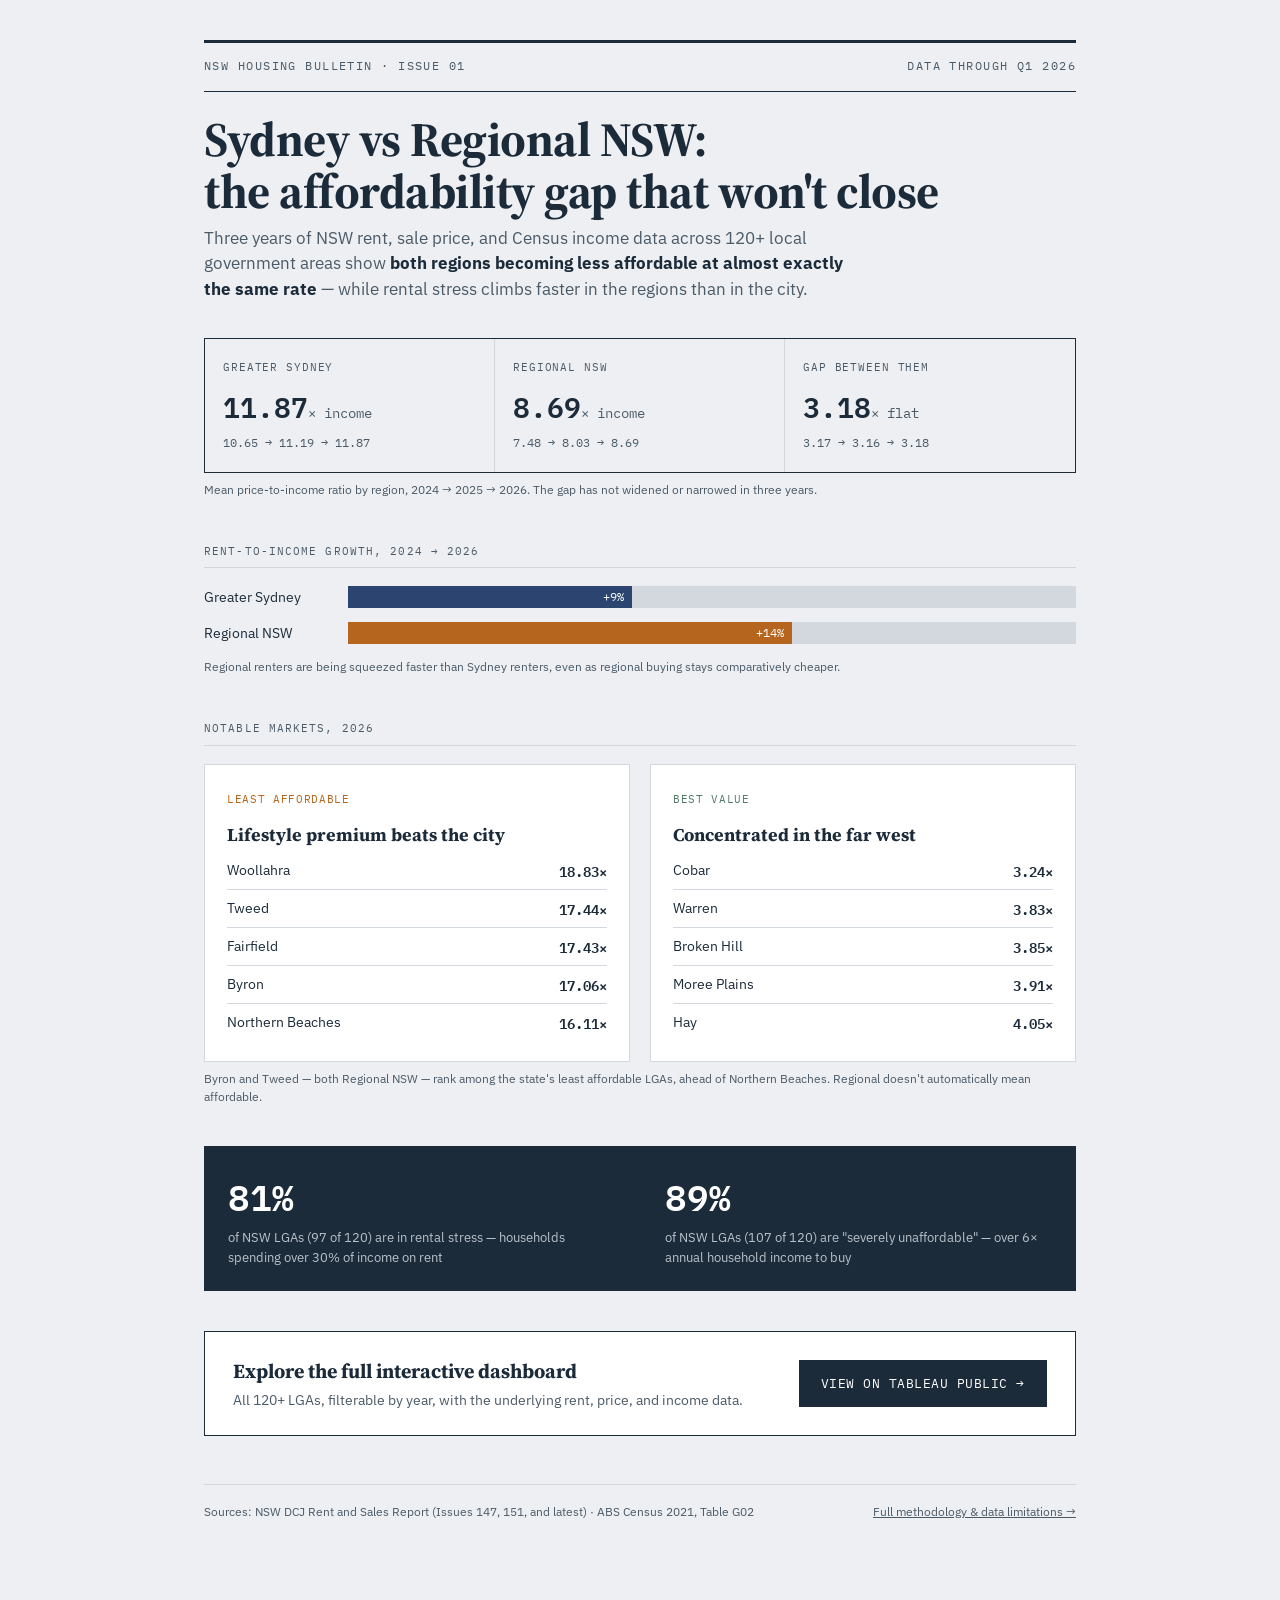
==== 01_housing_affordability/findings.html @ dc7d0160 "Create findings.html" ====
<!DOCTYPE html>
<html lang="en">
<head>
<meta charset="UTF-8">
<meta name="viewport" content="width=device-width, initial-scale=1.0">
<title>NSW Housing Affordability Bulletin — Sydney vs Regional, 2024–2026</title>
<link rel="preconnect" href="https://fonts.googleapis.com">
<link href="https://fonts.googleapis.com/css2?family=Source+Serif+4:opsz,wght@8..60,400;8..60,600;8..60,700&family=IBM+Plex+Sans:wght@400;500;600&family=IBM+Plex+Mono:wght@400;500;600&display=swap" rel="stylesheet">
<style>
  :root{
    --paper:#EDEFF2;
    --paper-line:#D3D8DE;
    --ink:#1C2B3A;
    --ink-soft:#4B5A68;
    --sydney:#2B4570;
    --regional:#B5651D;
    --good:#4F7B67;
    --card:#FFFFFF;
  }
  *{box-sizing:border-box;}
  body{
    margin:0;
    background:var(--paper);
    color:var(--ink);
    font-family:'IBM Plex Sans', sans-serif;
    line-height:1.5;
  }
  .wrap{max-width:920px;margin:0 auto;padding:40px 24px 80px;}

  /* Masthead */
  .masthead{
    border-top:3px solid var(--ink);
    border-bottom:1px solid var(--ink);
    padding:14px 0 16px;
    display:flex;
    justify-content:space-between;
    align-items:baseline;
    flex-wrap:wrap;
    gap:8px;
  }
  .eyebrow{
    font-family:'IBM Plex Mono', monospace;
    font-size:12px;
    letter-spacing:0.12em;
    text-transform:uppercase;
    color:var(--ink-soft);
  }
  h1{
    font-family:'Source Serif 4', serif;
    font-weight:700;
    font-size:clamp(32px, 5vw, 48px);
    line-height:1.08;
    margin:22px 0 8px;
    letter-spacing:-0.01em;
  }
  .subhead{
    font-size:17px;
    color:var(--ink-soft);
    max-width:640px;
    margin:0 0 36px;
  }
  .subhead strong{color:var(--ink);}

  /* Scoreboard */
  .scoreboard{
    display:grid;
    grid-template-columns:1fr 1fr 1fr;
    border:1px solid var(--ink);
    margin-bottom:8px;
  }
  .score-cell{
    padding:20px 18px;
    border-right:1px solid var(--paper-line);
  }
  .score-cell:last-child{border-right:none;}
  .score-label{
    font-family:'IBM Plex Mono', monospace;
    font-size:11px;
    letter-spacing:0.08em;
    text-transform:uppercase;
    color:var(--ink-soft);
    margin-bottom:10px;
  }
  .score-region{display:flex;align-items:center;gap:7px;margin-bottom:4px;}
  .dot{width:9px;height:9px;border-radius:50%;flex:none;}
  .dot.sydney{background:var(--sydney);}
  .dot.regional{background:var(--regional);}
  .score-value{
    font-family:'IBM Plex Mono', monospace;
    font-size:28px;
    font-weight:600;
  }
  .score-value small{font-size:14px;font-weight:400;color:var(--ink-soft);}
  .score-path{
    font-family:'IBM Plex Mono', monospace;
    font-size:12px;
    color:var(--ink-soft);
    margin-top:6px;
  }
  .caption{
    font-size:12px;
    color:var(--ink-soft);
    margin:0 0 40px;
  }

  /* Section labels */
  .section-label{
    font-family:'IBM Plex Mono', monospace;
    font-size:11px;
    letter-spacing:0.1em;
    text-transform:uppercase;
    color:var(--ink-soft);
    border-bottom:1px solid var(--paper-line);
    padding-bottom:8px;
    margin:44px 0 18px;
  }

  /* Rent stress bars */
  .bar-row{display:flex;align-items:center;gap:14px;margin-bottom:14px;}
  .bar-label{width:130px;flex:none;font-size:14px;}
  .bar-track{flex:1;height:22px;background:var(--paper-line);position:relative;}
  .bar-fill{height:100%;display:flex;align-items:center;justify-content:flex-end;padding-right:8px;}
  .bar-fill.sydney{background:var(--sydney);}
  .bar-fill.regional{background:var(--regional);}
  .bar-fill span{font-family:'IBM Plex Mono', monospace;font-size:12px;color:#fff;}

  /* Notable markets */
  .markets{
    display:grid;
    grid-template-columns:1fr 1fr;
    gap:20px;
    margin-bottom:8px;
  }
  .market-card{
    background:var(--card);
    border:1px solid var(--paper-line);
    padding:20px 22px;
  }
  .market-card h3{
    font-family:'Source Serif 4', serif;
    font-size:18px;
    margin:0 0 4px;
  }
  .market-card .tag{
    font-family:'IBM Plex Mono', monospace;
    font-size:11px;
    letter-spacing:0.06em;
    text-transform:uppercase;
    margin-bottom:14px;
    display:inline-block;
  }
  .market-card.worst .tag{color:var(--regional);}
  .market-card.best .tag{color:var(--good);}
  .market-list{list-style:none;margin:0;padding:0;}
  .market-list li{
    display:flex;
    justify-content:space-between;
    padding:8px 0;
    border-bottom:1px solid var(--paper-line);
    font-size:14px;
  }
  .market-list li:last-child{border-bottom:none;}
  .market-list .ratio{font-family:'IBM Plex Mono', monospace;font-weight:600;}

  /* Stat strip */
  .stat-strip{
    display:grid;
    grid-template-columns:1fr 1fr;
    gap:1px;
    background:var(--ink);
    margin:40px 0;
  }
  .stat{
    background:var(--ink);
    color:#fff;
    padding:24px;
  }
  .stat-num{font-family:'IBM Plex Mono', monospace;font-size:36px;font-weight:600;}
  .stat-desc{font-size:13px;color:#B9C2CA;margin-top:4px;}

  /* CTA */
  .cta{
    display:flex;
    justify-content:space-between;
    align-items:center;
    flex-wrap:wrap;
    gap:16px;
    background:var(--card);
    border:1px solid var(--ink);
    padding:24px 28px;
    margin-top:12px;
  }
  .cta-text h4{margin:0 0 4px;font-family:'Source Serif 4', serif;font-size:20px;}
  .cta-text p{margin:0;color:var(--ink-soft);font-size:14px;}
  .cta-button{
    font-family:'IBM Plex Mono', monospace;
    font-size:13px;
    letter-spacing:0.04em;
    text-transform:uppercase;
    color:#fff;
    background:var(--ink);
    padding:14px 22px;
    text-decoration:none;
    white-space:nowrap;
    transition:background 0.15s ease;
  }
  .cta-button:hover{background:var(--sydney);}

  footer{
    margin-top:48px;
    padding-top:18px;
    border-top:1px solid var(--paper-line);
    font-size:12px;
    color:var(--ink-soft);
    display:flex;
    justify-content:space-between;
    flex-wrap:wrap;
    gap:8px;
  }
  footer a{color:var(--ink-soft);}

  @media (max-width:640px){
    .scoreboard{grid-template-columns:1fr;}
    .score-cell{border-right:none;border-bottom:1px solid var(--paper-line);}
    .markets{grid-template-columns:1fr;}
    .stat-strip{grid-template-columns:1fr;}
    .bar-label{width:96px;font-size:12px;}
  }
</style>
</head>
<body>
<div class="wrap">

  <div class="masthead">
    <div class="eyebrow">NSW Housing Bulletin · Issue 01</div>
    <div class="eyebrow">Data through Q1 2026</div>
  </div>

  <h1>Sydney vs Regional NSW:<br>the affordability gap that won't close</h1>
  <p class="subhead">
    Three years of NSW rent, sale price, and Census income data across
    120+ local government areas show <strong>both regions becoming less
    affordable at almost exactly the same rate</strong> — while rental
    stress climbs faster in the regions than in the city.
  </p>

  <div class="scoreboard">
    <div class="score-cell">
      <div class="score-label"><span class="dot sydney"></span>Greater Sydney</div>
      <div class="score-value">11.87<small>× income</small></div>
      <div class="score-path">10.65 → 11.19 → 11.87</div>
    </div>
    <div class="score-cell">
      <div class="score-label"><span class="dot regional"></span>Regional NSW</div>
      <div class="score-value">8.69<small>× income</small></div>
      <div class="score-path">7.48 → 8.03 → 8.69</div>
    </div>
    <div class="score-cell">
      <div class="score-label">Gap between them</div>
      <div class="score-value">3.18<small>× flat</small></div>
      <div class="score-path">3.17 → 3.16 → 3.18</div>
    </div>
  </div>
  <p class="caption">Mean price-to-income ratio by region, 2024 → 2025 → 2026. The gap has not widened or narrowed in three years.</p>

  <div class="section-label">Rent-to-income growth, 2024 → 2026</div>
  <div class="bar-row">
    <div class="bar-label">Greater Sydney</div>
    <div class="bar-track"><div class="bar-fill sydney" style="width:39%"><span>+9%</span></div></div>
  </div>
  <div class="bar-row">
    <div class="bar-label">Regional NSW</div>
    <div class="bar-track"><div class="bar-fill regional" style="width:61%"><span>+14%</span></div></div>
  </div>
  <p class="caption">Regional renters are being squeezed faster than Sydney renters, even as regional buying stays comparatively cheaper.</p>

  <div class="section-label">Notable markets, 2026</div>
  <div class="markets">
    <div class="market-card worst">
      <span class="tag">Least affordable</span>
      <h3>Lifestyle premium beats the city</h3>
      <ul class="market-list">
        <li><span>Woollahra</span><span class="ratio">18.83×</span></li>
        <li><span>Tweed</span><span class="ratio">17.44×</span></li>
        <li><span>Fairfield</span><span class="ratio">17.43×</span></li>
        <li><span>Byron</span><span class="ratio">17.06×</span></li>
        <li><span>Northern Beaches</span><span class="ratio">16.11×</span></li>
      </ul>
    </div>
    <div class="market-card best">
      <span class="tag">Best value</span>
      <h3>Concentrated in the far west</h3>
      <ul class="market-list">
        <li><span>Cobar</span><span class="ratio">3.24×</span></li>
        <li><span>Warren</span><span class="ratio">3.83×</span></li>
        <li><span>Broken Hill</span><span class="ratio">3.85×</span></li>
        <li><span>Moree Plains</span><span class="ratio">3.91×</span></li>
        <li><span>Hay</span><span class="ratio">4.05×</span></li>
      </ul>
    </div>
  </div>
  <p class="caption">Byron and Tweed — both Regional NSW — rank among the state's least affordable LGAs, ahead of Northern Beaches. Regional doesn't automatically mean affordable.</p>

  <div class="stat-strip">
    <div class="stat">
      <div class="stat-num">81%</div>
      <div class="stat-desc">of NSW LGAs (97 of 120) are in rental stress — households spending over 30% of income on rent</div>
    </div>
    <div class="stat">
      <div class="stat-num">89%</div>
      <div class="stat-desc">of NSW LGAs (107 of 120) are "severely unaffordable" — over 6× annual household income to buy</div>
    </div>
  </div>

  <div class="cta">
    <div class="cta-text">
      <h4>Explore the full interactive dashboard</h4>
      <p>All 120+ LGAs, filterable by year, with the underlying rent, price, and income data.</p>
    </div>
    <a class="cta-button" href="https://public.tableau.com/app/profile/varghese.john4878/viz/Rentalproject_17858981785590/Dashboard1" target="_blank" rel="noopener">View on Tableau Public →</a>
  </div>

  <footer>
    <span>Sources: NSW DCJ Rent and Sales Report (Issues 147, 151, and latest) · ABS Census 2021, Table G02</span>
    <span><a href="./README.md">Full methodology & data limitations →</a></span>
  </footer>

</div>
</body>
</html>
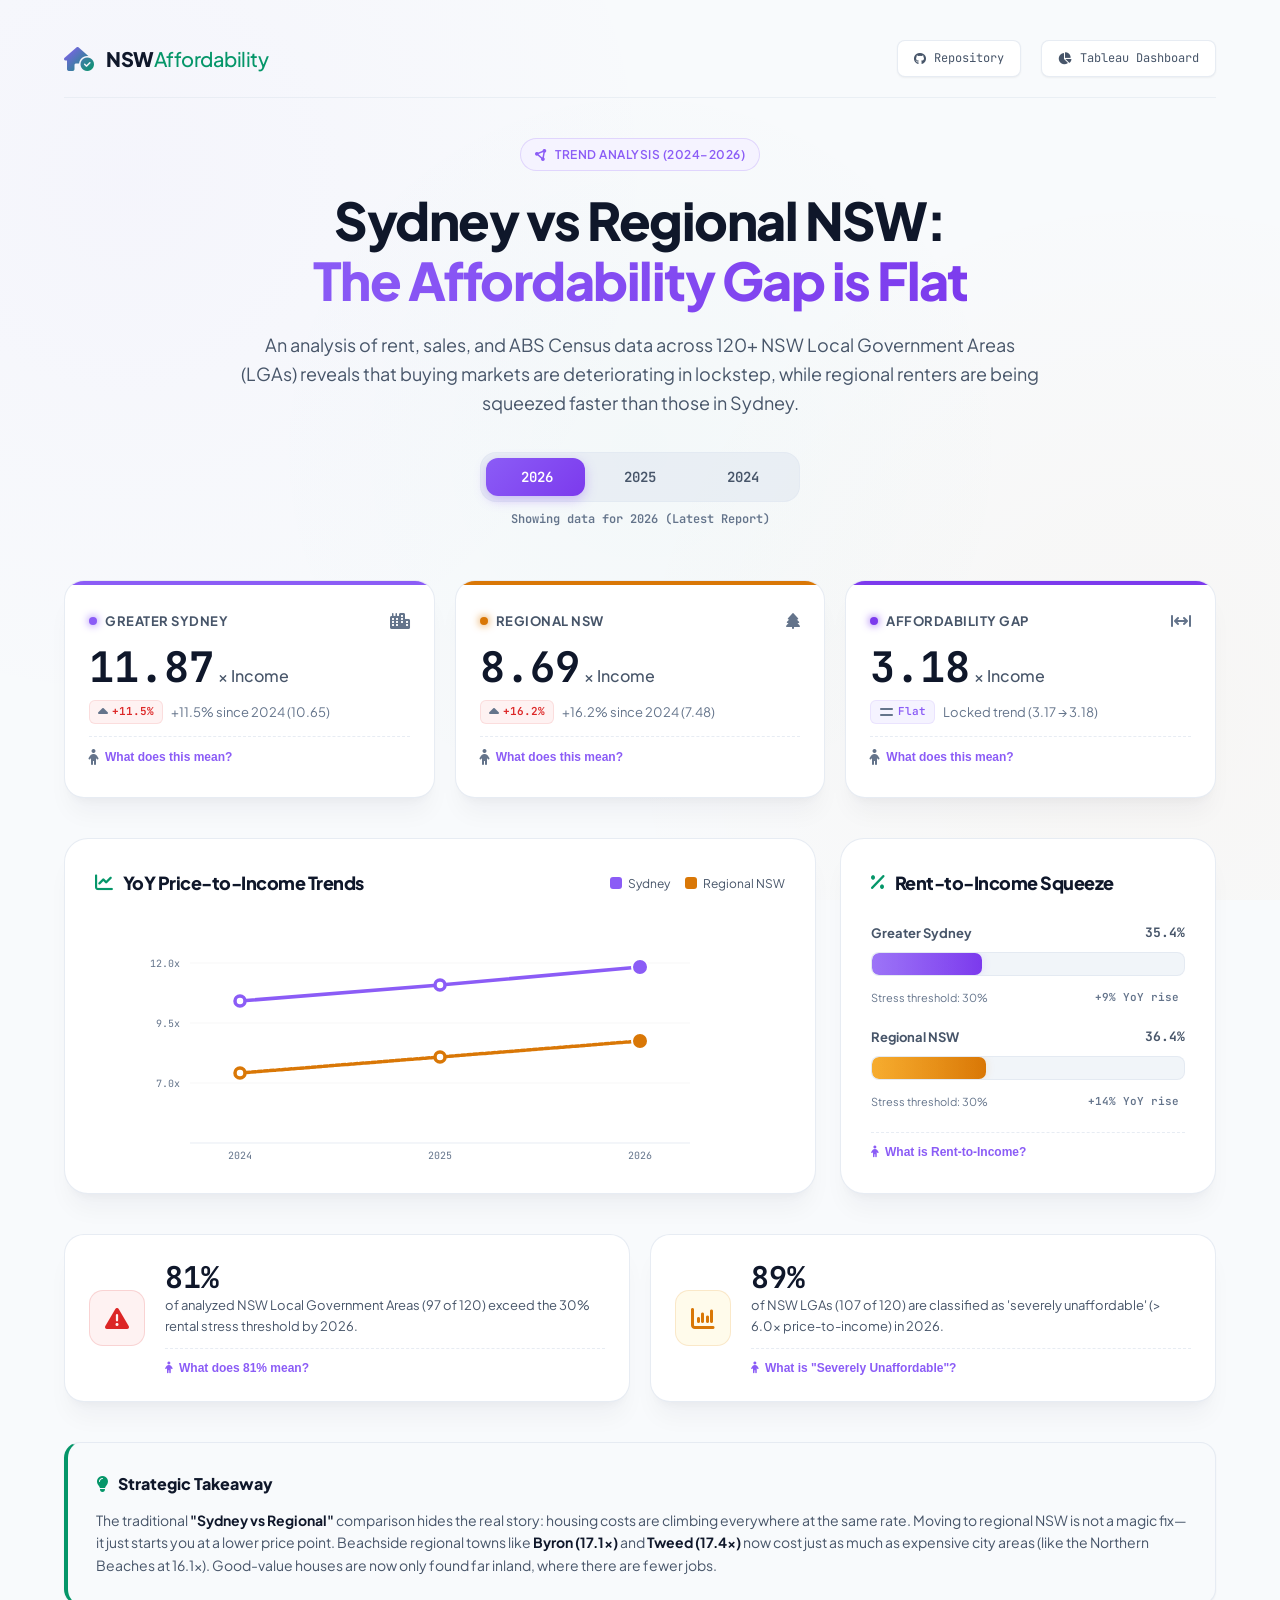
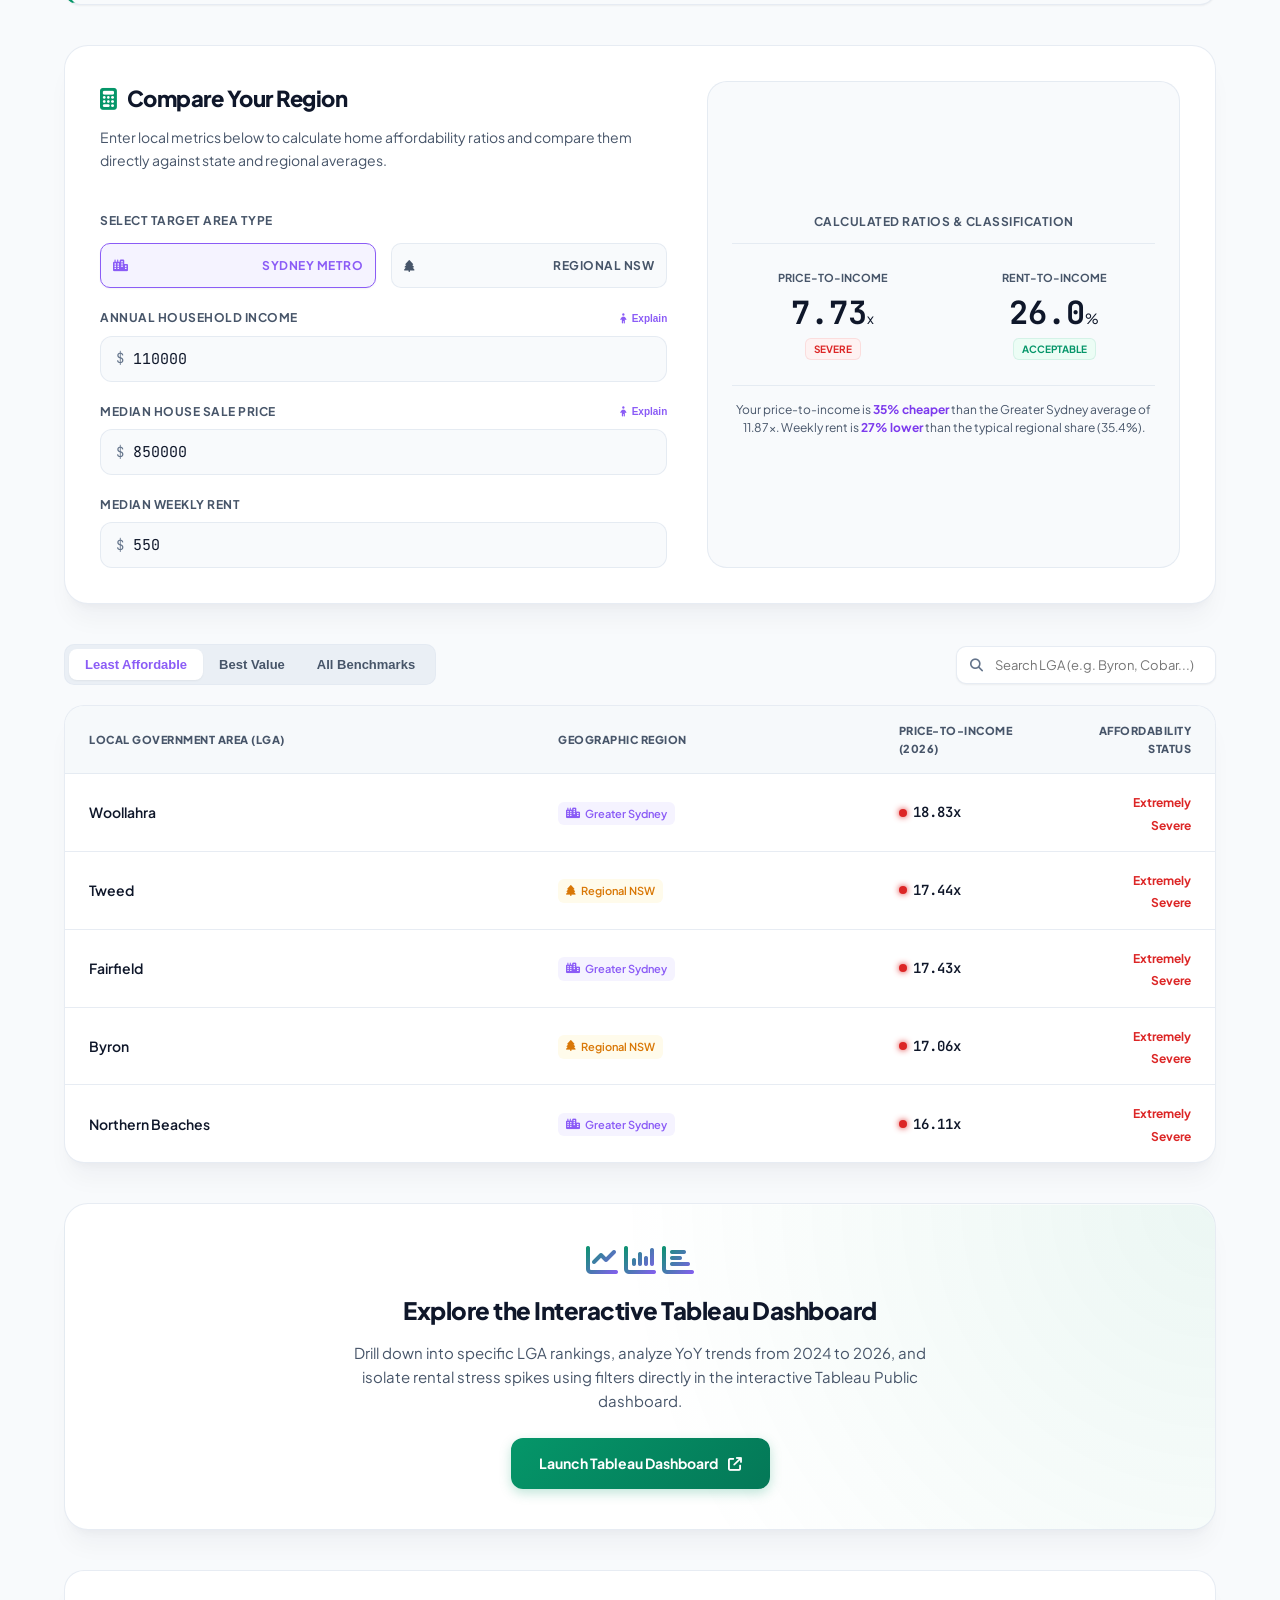
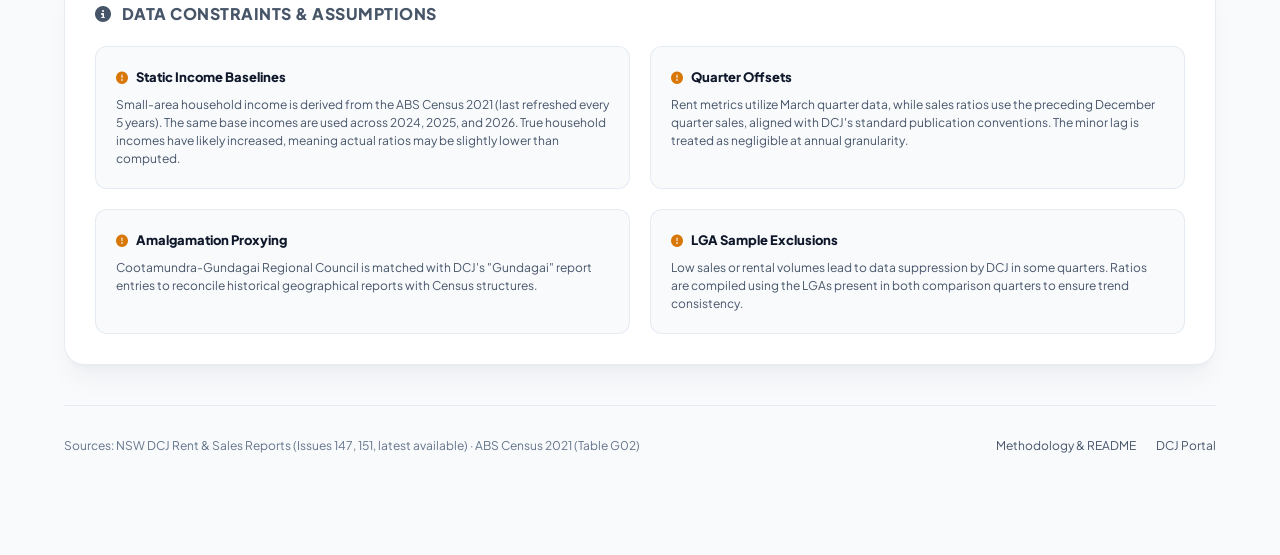
==== commit eaab5e85: "Update findings.html" ====
--- a/01_housing_affordability/findings.html
+++ b/01_housing_affordability/findings.html
@@ -1,330 +1,2051 @@
 <!DOCTYPE html>
 <html lang="en">
 <head>
-<meta charset="UTF-8">
-<meta name="viewport" content="width=device-width, initial-scale=1.0">
-<title>NSW Housing Affordability Bulletin — Sydney vs Regional, 2024–2026</title>
-<link rel="preconnect" href="https://fonts.googleapis.com">
-<link href="https://fonts.googleapis.com/css2?family=Source+Serif+4:opsz,wght@8..60,400;8..60,600;8..60,700&family=IBM+Plex+Sans:wght@400;500;600&family=IBM+Plex+Mono:wght@400;500;600&display=swap" rel="stylesheet">
-<style>
-  :root{
-    --paper:#EDEFF2;
-    --paper-line:#D3D8DE;
-    --ink:#1C2B3A;
-    --ink-soft:#4B5A68;
-    --sydney:#2B4570;
-    --regional:#B5651D;
-    --good:#4F7B67;
-    --card:#FFFFFF;
-  }
-  *{box-sizing:border-box;}
-  body{
-    margin:0;
-    background:var(--paper);
-    color:var(--ink);
-    font-family:'IBM Plex Sans', sans-serif;
-    line-height:1.5;
-  }
-  .wrap{max-width:920px;margin:0 auto;padding:40px 24px 80px;}
-
-  /* Masthead */
-  .masthead{
-    border-top:3px solid var(--ink);
-    border-bottom:1px solid var(--ink);
-    padding:14px 0 16px;
-    display:flex;
-    justify-content:space-between;
-    align-items:baseline;
-    flex-wrap:wrap;
-    gap:8px;
-  }
-  .eyebrow{
-    font-family:'IBM Plex Mono', monospace;
-    font-size:12px;
-    letter-spacing:0.12em;
-    text-transform:uppercase;
-    color:var(--ink-soft);
-  }
-  h1{
-    font-family:'Source Serif 4', serif;
-    font-weight:700;
-    font-size:clamp(32px, 5vw, 48px);
-    line-height:1.08;
-    margin:22px 0 8px;
-    letter-spacing:-0.01em;
-  }
-  .subhead{
-    font-size:17px;
-    color:var(--ink-soft);
-    max-width:640px;
-    margin:0 0 36px;
-  }
-  .subhead strong{color:var(--ink);}
-
-  /* Scoreboard */
-  .scoreboard{
-    display:grid;
-    grid-template-columns:1fr 1fr 1fr;
-    border:1px solid var(--ink);
-    margin-bottom:8px;
-  }
-  .score-cell{
-    padding:20px 18px;
-    border-right:1px solid var(--paper-line);
-  }
-  .score-cell:last-child{border-right:none;}
-  .score-label{
-    font-family:'IBM Plex Mono', monospace;
-    font-size:11px;
-    letter-spacing:0.08em;
-    text-transform:uppercase;
-    color:var(--ink-soft);
-    margin-bottom:10px;
-  }
-  .score-region{display:flex;align-items:center;gap:7px;margin-bottom:4px;}
-  .dot{width:9px;height:9px;border-radius:50%;flex:none;}
-  .dot.sydney{background:var(--sydney);}
-  .dot.regional{background:var(--regional);}
-  .score-value{
-    font-family:'IBM Plex Mono', monospace;
-    font-size:28px;
-    font-weight:600;
-  }
-  .score-value small{font-size:14px;font-weight:400;color:var(--ink-soft);}
-  .score-path{
-    font-family:'IBM Plex Mono', monospace;
-    font-size:12px;
-    color:var(--ink-soft);
-    margin-top:6px;
-  }
-  .caption{
-    font-size:12px;
-    color:var(--ink-soft);
-    margin:0 0 40px;
-  }
-
-  /* Section labels */
-  .section-label{
-    font-family:'IBM Plex Mono', monospace;
-    font-size:11px;
-    letter-spacing:0.1em;
-    text-transform:uppercase;
-    color:var(--ink-soft);
-    border-bottom:1px solid var(--paper-line);
-    padding-bottom:8px;
-    margin:44px 0 18px;
-  }
-
-  /* Rent stress bars */
-  .bar-row{display:flex;align-items:center;gap:14px;margin-bottom:14px;}
-  .bar-label{width:130px;flex:none;font-size:14px;}
-  .bar-track{flex:1;height:22px;background:var(--paper-line);position:relative;}
-  .bar-fill{height:100%;display:flex;align-items:center;justify-content:flex-end;padding-right:8px;}
-  .bar-fill.sydney{background:var(--sydney);}
-  .bar-fill.regional{background:var(--regional);}
-  .bar-fill span{font-family:'IBM Plex Mono', monospace;font-size:12px;color:#fff;}
-
-  /* Notable markets */
-  .markets{
-    display:grid;
-    grid-template-columns:1fr 1fr;
-    gap:20px;
-    margin-bottom:8px;
-  }
-  .market-card{
-    background:var(--card);
-    border:1px solid var(--paper-line);
-    padding:20px 22px;
-  }
-  .market-card h3{
-    font-family:'Source Serif 4', serif;
-    font-size:18px;
-    margin:0 0 4px;
-  }
-  .market-card .tag{
-    font-family:'IBM Plex Mono', monospace;
-    font-size:11px;
-    letter-spacing:0.06em;
-    text-transform:uppercase;
-    margin-bottom:14px;
-    display:inline-block;
-  }
-  .market-card.worst .tag{color:var(--regional);}
-  .market-card.best .tag{color:var(--good);}
-  .market-list{list-style:none;margin:0;padding:0;}
-  .market-list li{
-    display:flex;
-    justify-content:space-between;
-    padding:8px 0;
-    border-bottom:1px solid var(--paper-line);
-    font-size:14px;
-  }
-  .market-list li:last-child{border-bottom:none;}
-  .market-list .ratio{font-family:'IBM Plex Mono', monospace;font-weight:600;}
-
-  /* Stat strip */
-  .stat-strip{
-    display:grid;
-    grid-template-columns:1fr 1fr;
-    gap:1px;
-    background:var(--ink);
-    margin:40px 0;
-  }
-  .stat{
-    background:var(--ink);
-    color:#fff;
-    padding:24px;
-  }
-  .stat-num{font-family:'IBM Plex Mono', monospace;font-size:36px;font-weight:600;}
-  .stat-desc{font-size:13px;color:#B9C2CA;margin-top:4px;}
-
-  /* CTA */
-  .cta{
-    display:flex;
-    justify-content:space-between;
-    align-items:center;
-    flex-wrap:wrap;
-    gap:16px;
-    background:var(--card);
-    border:1px solid var(--ink);
-    padding:24px 28px;
-    margin-top:12px;
-  }
-  .cta-text h4{margin:0 0 4px;font-family:'Source Serif 4', serif;font-size:20px;}
-  .cta-text p{margin:0;color:var(--ink-soft);font-size:14px;}
-  .cta-button{
-    font-family:'IBM Plex Mono', monospace;
-    font-size:13px;
-    letter-spacing:0.04em;
-    text-transform:uppercase;
-    color:#fff;
-    background:var(--ink);
-    padding:14px 22px;
-    text-decoration:none;
-    white-space:nowrap;
-    transition:background 0.15s ease;
-  }
-  .cta-button:hover{background:var(--sydney);}
-
-  footer{
-    margin-top:48px;
-    padding-top:18px;
-    border-top:1px solid var(--paper-line);
-    font-size:12px;
-    color:var(--ink-soft);
-    display:flex;
-    justify-content:space-between;
-    flex-wrap:wrap;
-    gap:8px;
-  }
-  footer a{color:var(--ink-soft);}
-
-  @media (max-width:640px){
-    .scoreboard{grid-template-columns:1fr;}
-    .score-cell{border-right:none;border-bottom:1px solid var(--paper-line);}
-    .markets{grid-template-columns:1fr;}
-    .stat-strip{grid-template-columns:1fr;}
-    .bar-label{width:96px;font-size:12px;}
-  }
-</style>
+    <meta charset="UTF-8">
+    <meta name="viewport" content="width=device-width, initial-scale=1.0">
+    <meta name="description" content="Sydney vs Regional NSW Housing Affordability Analysis (2024–2026). Explore key findings, rent-to-income trends, and compare your affordability relative to state averages.">
+    <title>NSW Housing Affordability Analysis | Sydney vs Regional (2024-2026)</title>
+    
+    <!-- Google Fonts -->
+    <link rel="preconnect" href="https://fonts.googleapis.com">
+    <link rel="preconnect" href="https://fonts.gstatic.com" crossorigin>
+    <link href="https://fonts.googleapis.com/css2?family=Plus+Jakarta+Sans:wght@300;400;500;600;700;800&family=JetBrains+Mono:wght@400;500;600&display=swap" rel="stylesheet">
+    
+    <!-- FontAwesome for Premium Icons -->
+    <link rel="stylesheet" href="https://cdnjs.cloudflare.com/ajax/libs/font-awesome/6.4.0/css/all.min.css">
+
+    <style>
+        :root {
+            /* Minimalist Pearl & Emerald Bright Palette */
+            --bg-pearl: #f8fafc;
+            --bg-gradient-start: #fbfcfd;
+            --bg-gradient-end: #f1f5f9;
+            
+            --card-bg: #ffffff;
+            --card-border: rgba(226, 232, 240, 0.8);
+            --card-border-hover: rgba(139, 92, 246, 0.3); /* Amethyst glow on hover */
+            
+            --text-primary: #0f172a;   /* Deep Slate/Charcoal */
+            --text-secondary: #475569; /* Slate Gray */
+            --text-muted: #64748b;     /* Muted Gray */
+            
+            /* Accents */
+            --sydney: #8b5cf6;         /* Amethyst Purple */
+            --sydney-light: #f5f3ff;
+            --regional: #d97706;       /* Warm Amber */
+            --regional-light: #fffbeb;
+            
+            --accent-green: #059669;   /* Emerald Green */
+            --accent-green-light: #ecfdf5;
+            
+            --accent-red: #dc2626;     /* Crimson Red */
+            --accent-red-light: #fef2f2;
+            
+            --accent-purple: #7c3aed;  /* Amethyst Purple */
+            --accent-purple-light: #f5f3ff;
+            
+            --transition: all 0.3s cubic-bezier(0.4, 0, 0.2, 1);
+            --font-main: 'Plus Jakarta Sans', sans-serif;
+            --font-mono: 'JetBrains Mono', monospace;
+            
+            --shadow-sm: 0 1px 2px 0 rgba(0, 0, 0, 0.05);
+            --shadow-md: 0 4px 6px -1px rgba(0, 0, 0, 0.05), 0 2px 4px -2px rgba(0, 0, 0, 0.05);
+            --shadow-lg: 0 10px 15px -3px rgba(15, 23, 42, 0.05), 0 4px 6px -4px rgba(15, 23, 42, 0.05);
+            --shadow-luxury: 0 20px 25px -5px rgba(15, 23, 42, 0.04), 0 8px 10px -6px rgba(15, 23, 42, 0.04), inset 0 1px 0 0 rgba(255, 255, 255, 0.6);
+        }
+
+        * {
+            box-sizing: border-box;
+            margin: 0;
+            padding: 0;
+        }
+
+        body {
+            background-color: var(--bg-pearl);
+            background-image: 
+                radial-gradient(circle at 10% 20%, rgba(139, 92, 246, 0.03) 0%, transparent 40%),
+                radial-gradient(circle at 90% 80%, rgba(217, 119, 6, 0.03) 0%, transparent 40%),
+                radial-gradient(circle at 50% 50%, rgba(5, 150, 105, 0.02) 0%, transparent 50%);
+            background-attachment: fixed;
+            color: var(--text-primary);
+            font-family: var(--font-main);
+            line-height: 1.6;
+            -webkit-font-smoothing: antialiased;
+            padding-bottom: 80px;
+        }
+
+        /* Container & Grid layout */
+        .wrapper {
+            max-width: 1200px;
+            margin: 0 auto;
+            padding: 20px 24px;
+        }
+
+        /* Navigation Header */
+        .header {
+            display: flex;
+            justify-content: space-between;
+            align-items: center;
+            padding: 20px 0;
+            border-bottom: 1px solid rgba(226, 232, 240, 0.6);
+            margin-bottom: 40px;
+        }
+
+        .logo-box {
+            display: flex;
+            align-items: center;
+            gap: 12px;
+            text-decoration: none;
+            color: var(--text-primary);
+        }
+
+        .logo-icon {
+            font-size: 24px;
+            background: linear-gradient(135deg, var(--sydney), var(--accent-green));
+            -webkit-background-clip: text;
+            -webkit-text-fill-color: transparent;
+        }
+
+        .logo-text {
+            font-weight: 800;
+            font-size: 20px;
+            letter-spacing: -0.5px;
+        }
+
+        .logo-text span {
+            color: var(--accent-green);
+            font-weight: 500;
+        }
+
+        .nav-links {
+            display: flex;
+            gap: 20px;
+        }
+
+        .nav-btn {
+            background: #ffffff;
+            border: 1px solid var(--card-border);
+            padding: 8px 16px;
+            border-radius: 8px;
+            color: var(--text-secondary);
+            font-family: var(--font-mono);
+            font-size: 12px;
+            text-decoration: none;
+            transition: var(--transition);
+            display: flex;
+            align-items: center;
+            gap: 8px;
+            box-shadow: var(--shadow-sm);
+        }
+
+        .nav-btn:hover {
+            color: var(--text-primary);
+            border-color: var(--sydney);
+            background: var(--sydney-light);
+        }
+
+        /* Hero section */
+        .hero {
+            text-align: center;
+            margin-bottom: 50px;
+        }
+
+        .badge {
+            background: var(--sydney-light);
+            border: 1px solid rgba(139, 92, 246, 0.2);
+            color: var(--sydney);
+            padding: 6px 14px;
+            border-radius: 100px;
+            font-size: 12px;
+            font-weight: 600;
+            letter-spacing: 0.5px;
+            display: inline-flex;
+            align-items: center;
+            gap: 8px;
+            margin-bottom: 20px;
+            text-transform: uppercase;
+        }
+
+        .hero h1 {
+            font-size: clamp(32px, 5vw, 52px);
+            font-weight: 800;
+            line-height: 1.15;
+            letter-spacing: -1.5px;
+            margin-bottom: 20px;
+            color: var(--text-primary);
+        }
+
+        .hero h1 span {
+            background: linear-gradient(135deg, var(--sydney), var(--accent-purple));
+            -webkit-background-clip: text;
+            -webkit-text-fill-color: transparent;
+        }
+
+        .hero-desc {
+            font-size: clamp(16px, 2vw, 18px);
+            color: var(--text-secondary);
+            max-width: 800px;
+            margin: 0 auto 35px;
+            font-weight: 400;
+        }
+
+        /* Timeline Slider Selector - Redesigned to prevent overlaps */
+        .timeline-wrapper {
+            display: flex;
+            flex-direction: column;
+            align-items: center;
+            gap: 8px;
+            margin-bottom: 40px;
+        }
+
+        .timeline-container {
+            background: rgba(226, 232, 240, 0.6);
+            border: 1px solid var(--card-border);
+            padding: 5px;
+            border-radius: 16px;
+            display: inline-flex;
+            position: relative;
+            z-index: 10;
+            width: 320px; /* Locked width to prevent layout overflow */
+            justify-content: space-between;
+        }
+
+        .timeline-btn {
+            background: transparent;
+            border: none;
+            color: var(--text-secondary);
+            font-family: var(--font-mono);
+            font-size: 14px;
+            font-weight: 600;
+            flex: 1;
+            padding: 10px 0;
+            border-radius: 12px;
+            cursor: pointer;
+            transition: var(--transition);
+            position: relative;
+            z-index: 2;
+            text-align: center;
+        }
+
+        .timeline-btn.active {
+            color: #ffffff;
+        }
+
+        .timeline-slider {
+            position: absolute;
+            top: 5px;
+            left: 5px;
+            bottom: 5px;
+            width: calc(33.333% - 7px);
+            background: linear-gradient(135deg, var(--sydney), var(--accent-purple));
+            border-radius: 12px;
+            transition: transform 0.4s cubic-bezier(0.25, 1, 0.5, 1);
+            z-index: 1;
+            box-shadow: 0 4px 12px rgba(139, 92, 246, 0.35);
+        }
+
+        .timeline-label {
+            font-size: 12px;
+            font-weight: 600;
+            color: var(--text-muted);
+            font-family: var(--font-mono);
+        }
+
+        /* Scoreboard cards */
+        .scoreboard {
+            display: grid;
+            grid-template-columns: repeat(3, 1fr);
+            gap: 20px;
+            margin-bottom: 40px;
+        }
+
+        .score-card {
+            background: var(--card-bg);
+            border: 1px solid var(--card-border);
+            border-radius: 20px;
+            padding: 30px 24px;
+            box-shadow: var(--shadow-luxury);
+            transition: var(--transition);
+            position: relative;
+            overflow: hidden;
+        }
+
+        .score-card:hover {
+            transform: translateY(-4px);
+            border-color: var(--card-border-hover);
+            box-shadow: 0 15px 30px -5px rgba(139, 92, 246, 0.08);
+        }
+
+        .score-card::after {
+            content: '';
+            position: absolute;
+            top: 0;
+            left: 0;
+            width: 100%;
+            height: 4px;
+        }
+
+        .score-card.sydney-card::after { background: var(--sydney); }
+        .score-card.regional-card::after { background: var(--regional); }
+        .score-card.gap-card::after { background: var(--accent-purple); }
+
+        .score-header {
+            display: flex;
+            justify-content: space-between;
+            align-items: center;
+            margin-bottom: 15px;
+        }
+
+        .score-title {
+            font-size: 13px;
+            font-weight: 700;
+            letter-spacing: 0.5px;
+            text-transform: uppercase;
+            color: var(--text-secondary);
+            display: flex;
+            align-items: center;
+            gap: 8px;
+        }
+
+        .score-title .dot {
+            width: 8px;
+            height: 8px;
+            border-radius: 50%;
+            display: inline-block;
+        }
+        .sydney-card .dot { background: var(--sydney); box-shadow: 0 0 8px var(--sydney); }
+        .regional-card .dot { background: var(--regional); box-shadow: 0 0 8px var(--regional); }
+        .gap-card .dot { background: var(--accent-purple); box-shadow: 0 0 8px var(--accent-purple); }
+
+        .score-card i {
+            font-size: 16px;
+            color: var(--text-muted);
+        }
+
+        .score-value {
+            font-family: var(--font-mono);
+            font-size: 42px;
+            font-weight: 700;
+            line-height: 1;
+            margin-bottom: 12px;
+            color: var(--text-primary);
+            display: flex;
+            align-items: baseline;
+            gap: 4px;
+        }
+
+        .score-value span {
+            font-size: 16px;
+            color: var(--text-secondary);
+            font-weight: 500;
+            font-family: var(--font-main);
+        }
+
+        .score-trend {
+            font-size: 13px;
+            color: var(--text-muted);
+            display: flex;
+            align-items: center;
+            gap: 8px;
+        }
+
+        .trend-badge {
+            padding: 2px 8px;
+            border-radius: 6px;
+            font-family: var(--font-mono);
+            font-weight: 600;
+            font-size: 11px;
+            display: inline-flex;
+            align-items: center;
+            gap: 4px;
+        }
+        .trend-badge.up {
+            background: var(--accent-red-light);
+            color: var(--accent-red);
+            border: 1px solid rgba(220, 38, 38, 0.1);
+        }
+        .trend-badge.flat {
+            background: var(--sydney-light);
+            color: var(--sydney);
+            border: 1px solid rgba(139, 92, 246, 0.1);
+        }
+
+        /* Interactive child-friendly popover widgets */
+        .eli-widget {
+            margin-top: 12px;
+            border-top: 1px dashed var(--card-border);
+            padding-top: 10px;
+        }
+
+        .eli-trigger {
+            background: transparent;
+            border: none;
+            color: var(--sydney);
+            font-size: 12px;
+            font-weight: 600;
+            cursor: pointer;
+            display: flex;
+            align-items: center;
+            gap: 6px;
+            padding: 2px 0;
+            transition: var(--transition);
+        }
+
+        .eli-trigger:hover {
+            color: var(--accent-purple);
+            text-decoration: underline;
+        }
+
+        .eli-content {
+            display: none;
+            background: var(--bg-pearl);
+            border: 1px solid var(--card-border);
+            border-radius: 8px;
+            padding: 10px 12px;
+            margin-top: 8px;
+            font-size: 12px;
+            color: var(--text-secondary);
+            line-height: 1.4;
+            animation: slideDown 0.25s ease-out;
+        }
+
+        .eli-content i {
+            color: var(--accent-green) !important;
+            margin-right: 4px;
+        }
+
+        @keyframes slideDown {
+            from { opacity: 0; transform: translateY(-4px); }
+            to { opacity: 1; transform: translateY(0); }
+        }
+
+        /* Chart section */
+        .dashboard-grid {
+            display: grid;
+            grid-template-columns: 2fr 1fr;
+            gap: 24px;
+            margin-bottom: 40px;
+        }
+
+        .dashboard-card {
+            background: var(--card-bg);
+            border: 1px solid var(--card-border);
+            border-radius: 24px;
+            padding: 30px;
+            box-shadow: var(--shadow-luxury);
+            transition: var(--transition);
+        }
+
+        .dashboard-card:hover {
+            border-color: rgba(226, 232, 240, 1);
+        }
+
+        .card-header {
+            display: flex;
+            justify-content: space-between;
+            align-items: center;
+            margin-bottom: 25px;
+        }
+
+        .card-title {
+            font-size: 18px;
+            font-weight: 800;
+            letter-spacing: -0.5px;
+            display: flex;
+            align-items: center;
+            gap: 10px;
+        }
+
+        .card-title i {
+            color: var(--accent-green);
+        }
+
+        /* SVG Trend Chart */
+        .chart-container {
+            width: 100%;
+            height: 240px;
+            position: relative;
+            margin-top: 10px;
+        }
+
+        .svg-chart {
+            width: 100%;
+            height: 100%;
+        }
+
+        .chart-tooltip {
+            position: absolute;
+            background: var(--text-primary);
+            border: 1px solid rgba(255,255,255,0.1);
+            color: #ffffff;
+            border-radius: 8px;
+            padding: 8px 12px;
+            font-size: 11px;
+            font-family: var(--font-mono);
+            pointer-events: none;
+            opacity: 0;
+            transition: opacity 0.2s ease;
+            box-shadow: var(--shadow-lg);
+            z-index: 100;
+        }
+
+        .chart-legend {
+            display: flex;
+            gap: 15px;
+            font-size: 12px;
+        }
+
+        .legend-item {
+            display: flex;
+            align-items: center;
+            gap: 6px;
+            color: var(--text-secondary);
+        }
+
+        .legend-color {
+            width: 12px;
+            height: 12px;
+            border-radius: 3px;
+        }
+
+        /* Rental stress bars */
+        .stress-bars {
+            display: flex;
+            flex-direction: column;
+            gap: 20px;
+            margin-top: 15px;
+        }
+
+        .stress-bar-wrapper {
+            display: flex;
+            flex-direction: column;
+            gap: 8px;
+        }
+
+        .stress-bar-header {
+            display: flex;
+            justify-content: space-between;
+            font-size: 13px;
+            color: var(--text-secondary);
+        }
+
+        .stress-bar-label {
+            font-weight: 700;
+        }
+
+        .stress-bar-val {
+            font-family: var(--font-mono);
+            font-weight: 700;
+        }
+
+        .stress-bar-track {
+            height: 24px;
+            background: var(--bg-gradient-end);
+            border: 1px solid var(--card-border);
+            border-radius: 8px;
+            overflow: hidden;
+            position: relative;
+        }
+
+        .stress-bar-fill {
+            height: 100%;
+            border-radius: 7px;
+            transition: width 1.2s cubic-bezier(0.4, 0, 0.2, 1);
+            position: relative;
+            overflow: hidden;
+        }
+
+        .stress-bar-fill::after {
+            content: '';
+            position: absolute;
+            top: 0; left: 0; right: 0; bottom: 0;
+            background: linear-gradient(90deg, rgba(255,255,255,0.15) 0%, transparent 100%);
+        }
+
+        .stress-bar-fill.sydney-fill {
+            background: linear-gradient(90deg, var(--sydney), var(--accent-purple));
+            box-shadow: 0 0 10px rgba(139, 92, 246, 0.15);
+        }
+
+        .stress-bar-fill.regional-fill {
+            background: linear-gradient(90deg, #f59e0b, var(--regional));
+            box-shadow: 0 0 10px rgba(217, 119, 6, 0.15);
+        }
+
+        .stress-bar-info {
+            display: flex;
+            justify-content: space-between;
+            align-items: center;
+            font-size: 11px;
+            color: var(--text-muted);
+            margin-top: 4px;
+        }
+
+        .stress-change-badge {
+            font-family: var(--font-mono);
+            font-weight: 600;
+            padding: 1px 6px;
+            border-radius: 4px;
+        }
+        .sydney-fill ~ .stress-bar-info .stress-change-badge {
+            background: var(--accent-red-light);
+            color: var(--accent-red);
+        }
+        .regional-fill ~ .stress-bar-info .stress-change-badge {
+            background: var(--accent-red-light);
+            color: var(--accent-red);
+        }
+
+        /* Core stats banner */
+        .core-stats-banner {
+            display: grid;
+            grid-template-columns: 1fr 1fr;
+            gap: 20px;
+            margin-bottom: 40px;
+        }
+
+        .banner-card {
+            background: var(--card-bg);
+            border: 1px solid var(--card-border);
+            border-radius: 20px;
+            padding: 24px;
+            display: flex;
+            align-items: center;
+            gap: 20px;
+            box-shadow: var(--shadow-luxury);
+            position: relative;
+            overflow: hidden;
+        }
+
+        .banner-icon {
+            width: 56px;
+            height: 56px;
+            border-radius: 14px;
+            display: flex;
+            align-items: center;
+            justify-content: center;
+            font-size: 24px;
+            flex-shrink: 0;
+        }
+
+        .banner-card.stress-banner .banner-icon {
+            background: var(--accent-red-light);
+            color: var(--accent-red);
+            border: 1px solid rgba(220, 38, 38, 0.15);
+        }
+
+        .banner-card.unaffordable-banner .banner-icon {
+            background: var(--regional-light);
+            color: var(--regional);
+            border: 1px solid rgba(217, 119, 6, 0.15);
+        }
+
+        .banner-content h4 {
+            font-family: var(--font-mono);
+            font-size: 30px;
+            font-weight: 700;
+            line-height: 1.2;
+            color: var(--text-primary);
+        }
+
+        .banner-content p {
+            font-size: 13px;
+            color: var(--text-secondary);
+        }
+
+        /* Notable markets section */
+        .markets-section {
+            margin-bottom: 40px;
+        }
+
+        .table-controls {
+            display: flex;
+            justify-content: space-between;
+            align-items: center;
+            margin-bottom: 20px;
+            flex-wrap: wrap;
+            gap: 15px;
+        }
+
+        .table-tabs {
+            display: flex;
+            background: rgba(226, 232, 240, 0.6);
+            border: 1px solid var(--card-border);
+            padding: 4px;
+            border-radius: 10px;
+        }
+
+        .table-tab {
+            background: transparent;
+            border: none;
+            color: var(--text-secondary);
+            font-size: 13px;
+            font-weight: 600;
+            padding: 8px 16px;
+            border-radius: 8px;
+            cursor: pointer;
+            transition: var(--transition);
+        }
+
+        .table-tab.active {
+            background: var(--card-bg);
+            color: var(--sydney);
+            box-shadow: var(--shadow-sm);
+        }
+
+        .search-box {
+            position: relative;
+            min-width: 260px;
+        }
+
+        .search-input {
+            width: 100%;
+            background: #ffffff;
+            border: 1px solid var(--card-border);
+            border-radius: 10px;
+            padding: 10px 16px 10px 38px;
+            color: var(--text-primary);
+            font-family: var(--font-main);
+            font-size: 13px;
+            box-shadow: var(--shadow-sm);
+            transition: var(--transition);
+        }
+
+        .search-input:focus {
+            outline: none;
+            border-color: var(--sydney);
+            background: #ffffff;
+            box-shadow: 0 0 10px rgba(139, 92, 246, 0.1);
+        }
+
+        .search-box i {
+            position: absolute;
+            left: 14px;
+            top: 50%;
+            transform: translateY(-50%);
+            color: var(--text-muted);
+            font-size: 13px;
+        }
+
+        .table-container {
+            background: var(--card-bg);
+            border: 1px solid var(--card-border);
+            border-radius: 20px;
+            overflow: hidden;
+            box-shadow: var(--shadow-luxury);
+        }
+
+        .markets-table {
+            width: 100%;
+            border-collapse: collapse;
+            text-align: left;
+        }
+
+        .markets-table th {
+            background: rgba(241, 245, 249, 0.6);
+            padding: 16px 24px;
+            font-size: 11px;
+            font-weight: 800;
+            text-transform: uppercase;
+            letter-spacing: 0.5px;
+            color: var(--text-secondary);
+            border-bottom: 1px solid var(--card-border);
+        }
+
+        .markets-table td {
+            padding: 16px 24px;
+            font-size: 14px;
+            border-bottom: 1px solid var(--card-border);
+            color: var(--text-primary);
+            transition: var(--transition);
+        }
+
+        .markets-table tr:last-child td {
+            border-bottom: none;
+        }
+
+        .markets-table tr {
+            transition: var(--transition);
+        }
+
+        .markets-table tr:hover td {
+            background: rgba(139, 92, 246, 0.01);
+        }
+
+        .region-badge {
+            padding: 3px 8px;
+            border-radius: 6px;
+            font-size: 11px;
+            font-weight: 600;
+            display: inline-flex;
+            align-items: center;
+            gap: 5px;
+        }
+
+        .region-badge.badge-sydney {
+            background: var(--sydney-light);
+            color: var(--sydney);
+        }
+
+        .region-badge.badge-regional {
+            background: var(--regional-light);
+            color: var(--regional);
+        }
+
+        .ratio-val {
+            font-family: var(--font-mono);
+            font-weight: 600;
+            display: flex;
+            align-items: center;
+            gap: 6px;
+        }
+
+        .ratio-severity {
+            width: 8px;
+            height: 8px;
+            border-radius: 50%;
+            display: inline-block;
+        }
+        .severity-high { background: var(--accent-red); box-shadow: 0 0 6px var(--accent-red); }
+        .severity-medium { background: var(--regional); box-shadow: 0 0 6px var(--regional); }
+        .severity-low { background: var(--accent-green); box-shadow: 0 0 6px var(--accent-green); }
+
+        /* Interactive Calculator Section */
+        .calculator-card {
+            background: var(--card-bg);
+            border: 1px solid var(--card-border);
+            border-radius: 24px;
+            padding: 35px;
+            box-shadow: var(--shadow-luxury);
+            margin-bottom: 40px;
+            display: grid;
+            grid-template-columns: 1.2fr 1fr;
+            gap: 40px;
+        }
+
+        .calc-form {
+            display: flex;
+            flex-direction: column;
+            gap: 20px;
+        }
+
+        .calc-intro h3 {
+            font-size: 22px;
+            font-weight: 800;
+            margin-bottom: 10px;
+            letter-spacing: -0.5px;
+            display: flex;
+            align-items: center;
+            gap: 10px;
+        }
+
+        .calc-intro h3 i {
+            color: var(--accent-green);
+        }
+
+        .calc-intro p {
+            color: var(--text-secondary);
+            font-size: 14px;
+            margin-bottom: 20px;
+        }
+
+        .input-group {
+            display: flex;
+            flex-direction: column;
+            gap: 8px;
+        }
+
+        .input-group label {
+            font-size: 12px;
+            font-weight: 700;
+            color: var(--text-secondary);
+            text-transform: uppercase;
+            letter-spacing: 0.5px;
+            display: flex;
+            justify-content: space-between;
+            align-items: center;
+        }
+
+        .input-wrapper {
+            position: relative;
+            display: flex;
+            align-items: center;
+        }
+
+        .input-prefix {
+            position: absolute;
+            left: 16px;
+            color: var(--text-muted);
+            font-family: var(--font-mono);
+            font-size: 14px;
+            pointer-events: none;
+        }
+
+        .calc-input {
+            width: 100%;
+            background: var(--bg-pearl);
+            border: 1px solid var(--card-border);
+            border-radius: 12px;
+            padding: 12px 16px 12px 32px;
+            color: var(--text-primary);
+            font-family: var(--font-mono);
+            font-size: 15px;
+            transition: var(--transition);
+        }
+
+        .calc-input:focus {
+            outline: none;
+            border-color: var(--sydney);
+            box-shadow: 0 0 12px rgba(139, 92, 246, 0.12);
+            background: #ffffff;
+        }
+
+        .radio-selector {
+            display: flex;
+            gap: 15px;
+            margin-top: 5px;
+        }
+
+        .radio-btn {
+            flex: 1;
+            position: relative;
+        }
+
+        .radio-btn input {
+            position: absolute;
+            opacity: 0;
+            cursor: pointer;
+            height: 0; width: 0;
+        }
+
+        .radio-label {
+            display: flex;
+            align-items: center;
+            justify-content: center;
+            gap: 8px;
+            padding: 12px;
+            background: var(--bg-pearl);
+            border: 1px solid var(--card-border);
+            border-radius: 10px;
+            font-size: 13px;
+            font-weight: 700;
+            color: var(--text-secondary);
+            cursor: pointer;
+            transition: var(--transition);
+        }
+
+        .radio-btn input:checked + .radio-label {
+            border-color: var(--sydney);
+            background: var(--sydney-light);
+            color: var(--sydney);
+            box-shadow: var(--shadow-sm);
+        }
+
+        .calc-results {
+            background: var(--bg-pearl);
+            border: 1px solid var(--card-border);
+            border-radius: 20px;
+            padding: 30px 24px;
+            display: flex;
+            flex-direction: column;
+            justify-content: center;
+            gap: 25px;
+            position: relative;
+        }
+
+        .results-header {
+            font-size: 12px;
+            font-weight: 700;
+            text-transform: uppercase;
+            letter-spacing: 0.5px;
+            color: var(--text-secondary);
+            text-align: center;
+            border-bottom: 1px solid var(--card-border);
+            padding-bottom: 12px;
+        }
+
+        .results-grid {
+            display: grid;
+            grid-template-columns: 1fr 1fr;
+            gap: 20px;
+        }
+
+        .result-box {
+            text-align: center;
+        }
+
+        .result-label {
+            font-size: 11px;
+            font-weight: 700;
+            color: var(--text-secondary);
+            margin-bottom: 8px;
+            text-transform: uppercase;
+            display: flex;
+            justify-content: center;
+            align-items: center;
+            gap: 4px;
+        }
+
+        .result-value {
+            font-family: var(--font-mono);
+            font-size: 32px;
+            font-weight: 700;
+            line-height: 1.1;
+        }
+
+        .result-value span {
+            font-size: 14px;
+            font-weight: 400;
+            font-family: var(--font-main);
+        }
+
+        .result-badge {
+            display: inline-block;
+            padding: 2px 8px;
+            border-radius: 6px;
+            font-size: 10px;
+            font-weight: 700;
+            text-transform: uppercase;
+            margin-top: 8px;
+        }
+
+        .badge-stress-high { background: var(--accent-red-light); color: var(--accent-red); border: 1px solid rgba(220,38,38,0.1); }
+        .badge-stress-low { background: var(--accent-green-light); color: var(--accent-green); border: 1px solid rgba(5,150,105,0.1); }
+
+        .comparison-msg {
+            font-size: 12px;
+            color: var(--text-secondary);
+            text-align: center;
+            padding-top: 15px;
+            border-top: 1px solid var(--card-border);
+            line-height: 1.5;
+        }
+
+        .comparison-msg strong {
+            color: var(--accent-purple);
+        }
+
+        /* Business Insights Callout */
+        .insights-card {
+            background: var(--bg-pearl);
+            border-left: 4px solid var(--accent-green);
+            border-top: 1px solid var(--card-border);
+            border-right: 1px solid var(--card-border);
+            border-bottom: 1px solid var(--card-border);
+            border-radius: 16px;
+            padding: 28px;
+            margin-bottom: 40px;
+            box-shadow: var(--shadow-sm);
+        }
+
+        .insights-title {
+            font-size: 16px;
+            font-weight: 800;
+            margin-bottom: 12px;
+            display: flex;
+            align-items: center;
+            gap: 10px;
+        }
+
+        .insights-title i {
+            color: var(--accent-green);
+        }
+
+        .insights-p {
+            font-size: 14px;
+            color: var(--text-secondary);
+            line-height: 1.6;
+        }
+
+        .insights-p strong {
+            color: var(--text-primary);
+        }
+
+        /* Tableau CTA */
+        .tableau-cta {
+            background: radial-gradient(circle at top right, rgba(5, 150, 105, 0.08), transparent 50%),
+                        var(--card-bg);
+            border: 1px solid var(--card-border);
+            border-radius: 24px;
+            padding: 40px;
+            text-align: center;
+            margin-bottom: 40px;
+            box-shadow: var(--shadow-luxury);
+            position: relative;
+            overflow: hidden;
+        }
+
+        .tableau-logo {
+            font-size: 32px;
+            margin-bottom: 15px;
+            display: inline-flex;
+            gap: 6px;
+        }
+        .tableau-logo i {
+            background: linear-gradient(135deg, var(--accent-green), var(--sydney));
+            -webkit-background-clip: text;
+            -webkit-text-fill-color: transparent;
+        }
+
+        .tableau-cta h3 {
+            font-size: 24px;
+            font-weight: 800;
+            margin-bottom: 12px;
+            letter-spacing: -0.5px;
+        }
+
+        .tableau-cta p {
+            color: var(--text-secondary);
+            font-size: 15px;
+            max-width: 600px;
+            margin: 0 auto 25px;
+        }
+
+        .cta-btn {
+            background: linear-gradient(135deg, var(--accent-green), #047857);
+            border: none;
+            color: #ffffff;
+            font-family: var(--font-main);
+            font-size: 14px;
+            font-weight: 700;
+            padding: 14px 28px;
+            border-radius: 12px;
+            cursor: pointer;
+            text-decoration: none;
+            display: inline-flex;
+            align-items: center;
+            gap: 10px;
+            box-shadow: 0 4px 12px rgba(5, 150, 105, 0.25);
+            transition: var(--transition);
+        }
+
+        .cta-btn:hover {
+            transform: translateY(-2px);
+            box-shadow: 0 6px 15px rgba(5, 150, 105, 0.35);
+            background: linear-gradient(135deg, #10b981, var(--accent-green));
+        }
+
+        /* Limitations section */
+        .limitations-section {
+            background: var(--card-bg);
+            border: 1px solid var(--card-border);
+            border-radius: 20px;
+            padding: 30px;
+            box-shadow: var(--shadow-luxury);
+            margin-bottom: 40px;
+        }
+
+        .limitations-title {
+            font-size: 16px;
+            font-weight: 800;
+            margin-bottom: 20px;
+            text-transform: uppercase;
+            letter-spacing: 0.5px;
+            display: flex;
+            align-items: center;
+            gap: 10px;
+            color: var(--text-secondary);
+        }
+
+        .limitations-grid {
+            display: grid;
+            grid-template-columns: 1fr 1fr;
+            gap: 20px;
+        }
+
+        .limitation-item {
+            background: var(--bg-pearl);
+            border: 1px solid var(--card-border);
+            border-radius: 12px;
+            padding: 20px;
+        }
+
+        .limitation-item h5 {
+            font-size: 13px;
+            font-weight: 800;
+            margin-bottom: 8px;
+            color: var(--text-primary);
+            display: flex;
+            align-items: center;
+            gap: 8px;
+        }
+
+        .limitation-item h5 i {
+            color: var(--regional);
+            font-size: 12px;
+        }
+
+        .limitation-item p {
+            font-size: 12px;
+            color: var(--text-secondary);
+            line-height: 1.5;
+        }
+
+        /* Footer */
+        .footer {
+            border-top: 1px solid rgba(226, 232, 240, 0.8);
+            padding-top: 30px;
+            display: flex;
+            justify-content: space-between;
+            align-items: center;
+            font-size: 12px;
+            color: var(--text-muted);
+            flex-wrap: wrap;
+            gap: 15px;
+        }
+
+        .footer-links {
+            display: flex;
+            gap: 20px;
+        }
+
+        .footer-links a {
+            color: var(--text-secondary);
+            text-decoration: none;
+            transition: var(--transition);
+        }
+
+        .footer-links a:hover {
+            color: var(--sydney);
+        }
+
+        /* Responsive Breakpoints */
+        @media (max-width: 992px) {
+            .calculator-card {
+                grid-template-columns: 1fr;
+                gap: 30px;
+            }
+            .dashboard-grid {
+                grid-template-columns: 1fr;
+            }
+        }
+
+        @media (max-width: 768px) {
+            .scoreboard {
+                grid-template-columns: 1fr;
+            }
+            .core-stats-banner {
+                grid-template-columns: 1fr;
+            }
+            .limitations-grid {
+                grid-template-columns: 1fr;
+            }
+            .table-controls {
+                flex-direction: column;
+                align-items: stretch;
+            }
+            .search-box {
+                min-width: unset;
+            }
+            .header {
+                flex-direction: column;
+                gap: 15px;
+                text-align: center;
+            }
+        }
+    </style>
 </head>
 <body>
-<div class="wrap">
-
-  <div class="masthead">
-    <div class="eyebrow">NSW Housing Bulletin · Issue 01</div>
-    <div class="eyebrow">Data through Q1 2026</div>
-  </div>
-
-  <h1>Sydney vs Regional NSW:<br>the affordability gap that won't close</h1>
-  <p class="subhead">
-    Three years of NSW rent, sale price, and Census income data across
-    120+ local government areas show <strong>both regions becoming less
-    affordable at almost exactly the same rate</strong> — while rental
-    stress climbs faster in the regions than in the city.
-  </p>
-
-  <div class="scoreboard">
-    <div class="score-cell">
-      <div class="score-label"><span class="dot sydney"></span>Greater Sydney</div>
-      <div class="score-value">11.87<small>× income</small></div>
-      <div class="score-path">10.65 → 11.19 → 11.87</div>
+
+    <div class="wrapper">
+        
+        <!-- Header -->
+        <header class="header">
+            <a href="#" class="logo-box" id="logo">
+                <i class="fa-solid fa-house-circle-check logo-icon"></i>
+                <div class="logo-text">NSW<span>Affordability</span></div>
+            </a>
+            <div class="nav-links">
+                <a href="https://github.com/varghesejohn-au/my_datawall/blob/main/01_housing_affordability/README.md" class="nav-btn" target="_blank" rel="noopener">
+                    <i class="fa-brands fa-github"></i> Repository
+                </a>
+                <a href="https://public.tableau.com/app/profile/varghese.john4878/viz/Rentalproject_17858981785590/Dashboard1" class="nav-btn" target="_blank" rel="noopener">
+                    <i class="fa-solid fa-chart-pie"></i> Tableau Dashboard
+                </a>
+            </div>
+        </header>
+
+        <!-- Hero Section -->
+        <section class="hero">
+            <div class="badge">
+                <i class="fa-solid fa-circle-nodes"></i> Trend Analysis (2024–2026)
+            </div>
+            <h1>Sydney vs Regional NSW:<br><span>The Affordability Gap is Flat</span></h1>
+            <p class="hero-desc">
+                An analysis of rent, sales, and ABS Census data across 120+ NSW Local Government Areas (LGAs) 
+                reveals that buying markets are deteriorating in lockstep, while regional renters are being squeezed faster than those in Sydney.
+            </p>
+
+            <!-- Redesigned Year Slider Container (Text Wrap Protected) -->
+            <div class="timeline-wrapper">
+                <div class="timeline-container" id="timeline-widget" aria-label="Year Selector Timeline">
+                    <button class="timeline-btn active" onclick="setYear(2026)" id="btn-2026">2026</button>
+                    <button class="timeline-btn" onclick="setYear(2025)" id="btn-2025">2025</button>
+                    <button class="timeline-btn" onclick="setYear(2024)" id="btn-2024">2024</button>
+                    <div class="timeline-slider" id="timeline-slider"></div>
+                </div>
+                <div class="timeline-label" id="timeline-indicator">Showing data for 2026 (Latest Report)</div>
+            </div>
+        </section>
+
+        <!-- Scoreboard section -->
+        <section class="scoreboard" id="scoreboard">
+            <!-- Sydney Ratios -->
+            <div class="score-card sydney-card">
+                <div class="score-header">
+                    <span class="score-title"><span class="dot"></span>Greater Sydney</span>
+                    <i class="fa-solid fa-city"></i>
+                </div>
+                <div class="score-value" id="sydney-value">11.87 <span>× Income</span></div>
+                <div class="score-trend" id="sydney-trend">
+                    <span class="trend-badge up"><i class="fa-solid fa-caret-up"></i> +11.5%</span> 
+                    since 2024 (10.65)
+                </div>
+                
+                <!-- ELI10 Explanation Widget -->
+                <div class="eli-widget">
+                    <button class="eli-trigger" onclick="toggleEli(this)">
+                        <i class="fa-solid fa-child"></i> What does this mean?
+                    </button>
+                    <div class="eli-content">
+                        <p><i class="fa-solid fa-piggy-bank"></i> Think of a family saving all the money they earn in a year. A score of <strong>11.87</strong> means they would have to save for nearly 12 whole years to buy a house in Sydney!</p>
+                    </div>
+                </div>
+            </div>
+
+            <!-- Regional Ratios -->
+            <div class="score-card regional-card">
+                <div class="score-header">
+                    <span class="score-title"><span class="dot"></span>Regional NSW</span>
+                    <i class="fa-solid fa-tree"></i>
+                </div>
+                <div class="score-value" id="regional-value">8.69 <span>× Income</span></div>
+                <div class="score-trend" id="regional-trend">
+                    <span class="trend-badge up"><i class="fa-solid fa-caret-up"></i> +16.2%</span> 
+                    since 2024 (7.48)
+                </div>
+
+                <!-- ELI10 Explanation Widget -->
+                <div class="eli-widget">
+                    <button class="eli-trigger" onclick="toggleEli(this)">
+                        <i class="fa-solid fa-child"></i> What does this mean?
+                    </button>
+                    <div class="eli-content">
+                        <p><i class="fa-solid fa-campground"></i> Outside of the big city, houses are a bit cheaper. But it still takes almost 9 years of saving all earnings to buy a home in regional areas. It's getting much harder here too!</p>
+                    </div>
+                </div>
+            </div>
+
+            <!-- Gap Ratios -->
+            <div class="score-card gap-card">
+                <div class="score-header">
+                    <span class="score-title"><span class="dot"></span>Affordability Gap</span>
+                    <i class="fa-solid fa-arrows-left-right-to-line"></i>
+                </div>
+                <div class="score-value" id="gap-value">3.18 <span>× Income</span></div>
+                <div class="score-trend" id="gap-trend">
+                    <span class="trend-badge flat"><i class="fa-solid fa-equals"></i> Flat</span> 
+                    Locked trend (3.17 → 3.18)
+                </div>
+
+                <!-- ELI10 Explanation Widget -->
+                <div class="eli-widget">
+                    <button class="eli-trigger" onclick="toggleEli(this)">
+                        <i class="fa-solid fa-child"></i> What does this mean?
+                    </button>
+                    <div class="eli-content">
+                        <p><i class="fa-solid fa-scale-unbalanced"></i> This is the difference between Sydney and the country. Since the gap stayed the same (around 3.1 years), it means both the city and country are getting expensive at the exact same speed!</p>
+                    </div>
+                </div>
+            </div>
+        </section>
+
+        <!-- Dual Chart/Metrics Section -->
+        <div class="dashboard-grid">
+            
+            <!-- Price to Income Trend Chart -->
+            <div class="dashboard-card">
+                <div class="card-header">
+                    <h3 class="card-title">
+                        <i class="fa-solid fa-chart-line"></i> YoY Price-to-Income Trends
+                    </h3>
+                    <div class="chart-legend">
+                        <div class="legend-item">
+                            <span class="legend-color" style="background: var(--sydney);"></span>
+                            Sydney
+                        </div>
+                        <div class="legend-item">
+                            <span class="legend-color" style="background: var(--regional);"></span>
+                            Regional NSW
+                        </div>
+                    </div>
+                </div>
+                
+                <div class="chart-container" id="chart-card">
+                    <!-- SVG Interactive Chart -->
+                    <svg class="svg-chart" viewBox="0 0 600 240" id="trend-svg">
+                        <!-- Grid Lines -->
+                        <line x1="50" y1="40" x2="550" y2="40" stroke="rgba(0,0,0,0.03)" stroke-width="1" />
+                        <line x1="50" y1="100" x2="550" y2="100" stroke="rgba(0,0,0,0.03)" stroke-width="1" />
+                        <line x1="50" y1="160" x2="550" y2="160" stroke="rgba(0,0,0,0.03)" stroke-width="1" />
+                        <line x1="50" y1="220" x2="550" y2="220" stroke="var(--card-border)" stroke-width="1" />
+                        
+                        <!-- Axis Labels (Y) -->
+                        <text x="40" y="44" fill="var(--text-muted)" font-family="JetBrains Mono" font-size="10" text-anchor="end">12.0x</text>
+                        <text x="40" y="104" fill="var(--text-muted)" font-family="JetBrains Mono" font-size="10" text-anchor="end">9.5x</text>
+                        <text x="40" y="164" fill="var(--text-muted)" font-family="JetBrains Mono" font-size="10" text-anchor="end">7.0x</text>
+                        
+                        <!-- Axis Labels (X) -->
+                        <text x="100" y="236" fill="var(--text-muted)" font-family="JetBrains Mono" font-size="10" text-anchor="middle">2024</text>
+                        <text x="300" y="236" fill="var(--text-muted)" font-family="JetBrains Mono" font-size="10" text-anchor="middle">2025</text>
+                        <text x="500" y="236" fill="var(--text-muted)" font-family="JetBrains Mono" font-size="10" text-anchor="middle">2026</text>
+                        
+                        <!-- Connecting Lines (Paths) -->
+                        <path d="M 100 78 L 300 62 L 500 44" fill="none" stroke="var(--sydney)" stroke-width="3.5" stroke-linecap="round" />
+                        <path d="M 100 150 L 300 134 L 500 118" fill="none" stroke="var(--regional)" stroke-width="3.5" stroke-dasharray="4 2" stroke-linecap="round" />
+                        
+                        <!-- Interactive Area Hover Hotspots & Circles -->
+                        <circle cx="100" cy="78" r="6" fill="#ffffff" stroke="var(--sydney)" stroke-width="3.5" class="chart-point" id="pt-sydney-2024" cursor="pointer" onclick="setYear(2024)" />
+                        <circle cx="100" cy="150" r="6" fill="#ffffff" stroke="var(--regional)" stroke-width="3.5" class="chart-point" id="pt-regional-2024" cursor="pointer" onclick="setYear(2024)" />
+                        
+                        <circle cx="300" cy="62" r="6" fill="#ffffff" stroke="var(--sydney)" stroke-width="3.5" class="chart-point" id="pt-sydney-2025" cursor="pointer" onclick="setYear(2025)" />
+                        <circle cx="300" cy="134" r="6" fill="#ffffff" stroke="var(--regional)" stroke-width="3.5" class="chart-point" id="pt-regional-2025" cursor="pointer" onclick="setYear(2025)" />
+                        
+                        <circle cx="500" cy="44" r="8" fill="var(--sydney)" stroke="#ffffff" stroke-width="2" class="chart-point" id="pt-sydney-2026" cursor="pointer" onclick="setYear(2026)" />
+                        <circle cx="500" cy="118" r="8" fill="var(--regional)" stroke="#ffffff" stroke-width="2" class="chart-point" id="pt-regional-2026" cursor="pointer" onclick="setYear(2026)" />
+                    </svg>
+                    <div class="chart-tooltip" id="chart-tooltip"></div>
+                </div>
+            </div>
+
+            <!-- Rent-to-Income stress ratios card -->
+            <div class="dashboard-card">
+                <div class="card-header">
+                    <h3 class="card-title">
+                        <i class="fa-solid fa-percent"></i> Rent-to-Income Squeeze
+                    </h3>
+                </div>
+                
+                <div class="stress-bars">
+                    <!-- Sydney stress card -->
+                    <div class="stress-bar-wrapper">
+                        <div class="stress-bar-header">
+                            <span class="stress-bar-label">Greater Sydney</span>
+                            <span class="stress-bar-val" id="sydney-rent-percent">35.4%</span>
+                        </div>
+                        <div class="stress-bar-track">
+                            <div class="stress-bar-fill sydney-fill" style="width: 35.4%;" id="sydney-rent-bar"></div>
+                        </div>
+                        <div class="stress-bar-info">
+                            <span>Stress threshold: 30%</span>
+                            <span class="stress-change-badge">+9% YoY rise</span>
+                        </div>
+                    </div>
+
+                    <!-- Regional stress card -->
+                    <div class="stress-bar-wrapper">
+                        <div class="stress-bar-header">
+                            <span class="stress-bar-label">Regional NSW</span>
+                            <span class="stress-bar-val" id="regional-rent-percent">36.4%</span>
+                        </div>
+                        <div class="stress-bar-track">
+                            <div class="stress-bar-fill regional-fill" style="width: 36.4%;" id="regional-rent-bar"></div>
+                        </div>
+                        <div class="stress-bar-info">
+                            <span>Stress threshold: 30%</span>
+                            <span class="stress-change-badge">+14% YoY rise</span>
+                        </div>
+                    </div>
+                </div>
+
+                <!-- ELI10 Explanation Widget -->
+                <div class="eli-widget" style="margin-top: 20px;">
+                    <button class="eli-trigger" onclick="toggleEli(this)">
+                        <i class="fa-solid fa-child"></i> <strong>What is Rent-to-Income?</strong>
+                    </button>
+                    <div class="eli-content">
+                        <p><i class="fa-solid fa-wallet"></i>  If a family splits their weekly paycheck into 10 equal coins, and they have to pay 3 or more coins just to stay in their rented house, they are in <strong>Rental Stress</strong>. It means they have too few coins left . In both Sydney and the country, renters are now using more than 3.5 coins!</p>
+                    </div>
+                </div>
+            </div>
+
+        </div>
+
+        <!-- Banner statistics metrics -->
+        <section class="core-stats-banner">
+            <div class="banner-card stress-banner">
+                <div class="banner-icon">
+                    <i class="fa-solid fa-triangle-exclamation"></i>
+                </div>
+                <div class="banner-content">
+                    <h4 id="banner-stress-pct">81%</h4>
+                    <p>of analyzed NSW Local Government Areas (97 of 120) exceed the 30% rental stress threshold by 2026.</p>
+                    
+                    <div class="eli-widget">
+                        <button class="eli-trigger" onclick="toggleEli(this)">
+                            <i class="fa-solid fa-child"></i> What does 81% mean?
+                        </button>
+                        <div class="eli-content">
+                            <p>Imagine 10 families renting houses in different neighborhoods. Out of those 10, 8 of them are paying way too much money to their landlord, leaving very little money for food or savings. It's happening almost everywhere!</p>
+                        </div>
+                    </div>
+                </div>
+            </div>
+            
+            <div class="banner-card unaffordable-banner">
+                <div class="banner-icon">
+                    <i class="fa-solid fa-chart-column"></i>
+                </div>
+                <div class="banner-content">
+                    <h4 id="banner-unafford-pct">89%</h4>
+                    <p>of NSW LGAs (107 of 120) are classified as "severely unaffordable" (> 6.0x price-to-income) in 2026.</p>
+                    
+                    <div class="eli-widget">
+                        <button class="eli-trigger" onclick="toggleEli(this)">
+                            <i class="fa-solid fa-child"></i> What is "Severely Unaffordable"?
+                        </button>
+                        <div class="eli-content">
+                            <p>If buying a house costs more than 6 times what a family makes in a year, it's called "severely unaffordable". It is like trying to reach a toy on a shelf that is way too high. In NSW, almost 9 out of 10 areas have shelves that are too high for normal families.</p>
+                        </div>
+                    </div>
+                </div>
+            </div>
+        </section>
+
+        <!-- Business Recommendations Callout -->
+        <section class="insights-card" id="business-insight">
+            <div class="insights-title">
+                <i class="fa-solid fa-lightbulb"></i> Strategic Takeaway
+            </div>
+            <p class="insights-p">
+                The traditional <strong>"Sydney vs Regional"</strong> comparison hides the real story: housing costs are climbing everywhere at the same rate. Moving to regional NSW is not a magic fix—it just starts you at a lower price point. Beachside regional towns like <strong>Byron (17.1x)</strong> and <strong>Tweed (17.4x)</strong> now cost just as much as expensive city areas (like the Northern Beaches at 16.1x). Good-value houses are now only found far inland, where there are fewer jobs.
+            </p>
+        </section>
+
+        <!-- Custom Interactive Affordability Calculator -->
+        <section class="calculator-card" id="calculator">
+            <div class="calc-form">
+                <div class="calc-intro">
+                    <h3><i class="fa-solid fa-calculator"></i> Compare Your Region</h3>
+                    <p>Enter local metrics below to calculate home affordability ratios and compare them directly against state and regional averages.</p>
+                </div>
+                
+                <div class="input-group">
+                    <label>Select Target Area Type</label>
+                    <div class="radio-selector">
+                        <div class="radio-btn">
+                            <input type="radio" id="type-sydney" name="calc-type" value="sydney" checked onchange="calculateAffordability()">
+                            <label for="type-sydney" class="radio-label"><i class="fa-solid fa-city"></i> Sydney Metro</label>
+                        </div>
+                        <div class="radio-btn">
+                            <input type="radio" id="type-regional" name="calc-type" value="regional" onchange="calculateAffordability()">
+                            <label for="type-regional" class="radio-label"><i class="fa-solid fa-tree"></i> Regional NSW</label>
+                        </div>
+                    </div>
+                </div>
+
+                <div class="input-group">
+                    <label>
+                        Annual Household Income
+                        <span class="eli-widget" style="margin:0; padding:0; border:none;">
+                            <button class="eli-trigger" onclick="toggleEli(this)" style="font-size:10px;"><i class="fa-solid fa-child"></i> Explain</button>
+                            <span class="eli-content" style="position:absolute; z-index:99; width:260px; box-shadow:var(--shadow-lg);">All the money earned by everyone living together in the house over one full year before paying taxes.</span>
+                        </span>
+                    </label>
+                    <div class="input-wrapper">
+                        <span class="input-prefix">$</span>
+                        <input type="number" id="calc-income" class="calc-input" value="110000" min="10000" step="5000" oninput="calculateAffordability()">
+                    </div>
+                </div>
+
+                <div class="input-group">
+                    <label>
+                        Median House Sale Price
+                        <span class="eli-widget" style="margin:0; padding:0; border:none;">
+                            <button class="eli-trigger" onclick="toggleEli(this)" style="font-size:10px;"><i class="fa-solid fa-child"></i> Explain</button>
+                            <span class="eli-content" style="position:absolute; z-index:99; width:260px; box-shadow:var(--shadow-lg);">If you lined up all houses sold from cheapest to most expensive, this is the price of the house exactly in the middle. Half the houses sold cost less, half cost more!</span>
+                        </span>
+                    </label>
+                    <div class="input-wrapper">
+                        <span class="input-prefix">$</span>
+                        <input type="number" id="calc-price" class="calc-input" value="850000" min="50000" step="25000" oninput="calculateAffordability()">
+                    </div>
+                </div>
+
+                <div class="input-group">
+                    <label>Median Weekly Rent</label>
+                    <div class="input-wrapper">
+                        <span class="input-prefix">$</span>
+                        <input type="number" id="calc-rent" class="calc-input" value="550" min="100" step="10" oninput="calculateAffordability()">
+                    </div>
+                </div>
+            </div>
+
+            <!-- Live Calculator results dashboard -->
+            <div class="calc-results">
+                <div class="results-header">Calculated Ratios & Classification</div>
+                
+                <div class="results-grid">
+                    <div class="result-box">
+                        <div class="result-label">Price-to-Income</div>
+                        <div class="result-value" id="res-price-ratio">7.73<span>x</span></div>
+                        <div class="result-badge badge-stress-high" id="res-price-badge">Severe</div>
+                    </div>
+                    <div class="result-box">
+                        <div class="result-label">Rent-to-Income</div>
+                        <div class="result-value" id="res-rent-ratio">26.0<span>%</span></div>
+                        <div class="result-badge badge-stress-low" id="res-rent-badge">Acceptable</div>
+                    </div>
+                </div>
+
+                <div class="comparison-msg" id="res-comparison">
+                    Loading comparison calculations...
+                </div>
+            </div>
+        </section>
+
+        <!-- Interactive notable markets table -->
+        <section class="markets-section" id="notable-markets">
+            <div class="table-controls">
+                <div class="table-tabs">
+                    <button class="table-tab active" onclick="switchTableTab('least-affordable', this)">Least Affordable</button>
+                    <button class="table-tab" onclick="switchTableTab('best-value', this)">Best Value</button>
+                    <button class="table-tab" onclick="switchTableTab('all-benchmarks', this)">All Benchmarks</button>
+                </div>
+                <div class="search-box">
+                    <i class="fa-solid fa-magnifying-glass"></i>
+                    <input type="text" placeholder="Search LGA (e.g. Byron, Cobar...)" class="search-input" id="table-search" oninput="filterTable()">
+                </div>
+            </div>
+
+            <div class="table-container">
+                <table class="markets-table">
+                    <thead>
+                        <tr>
+                            <th>Local Government Area (LGA)</th>
+                            <th>Geographic Region</th>
+                            <th style="width: 200px;">Price-to-Income (2026)</th>
+                            <th style="text-align: right; width: 140px;">Affordability Status</th>
+                        </tr>
+                    </thead>
+                    <tbody id="table-body">
+                        <!-- Content generated dynamically in JS -->
+                    </tbody>
+                </table>
+            </div>
+        </section>
+
+        <!-- Tableau Call to Action -->
+        <section class="tableau-cta">
+            <div class="tableau-logo">
+                <i class="fa-solid fa-chart-line"></i>
+                <i class="fa-solid fa-chart-column"></i>
+                <i class="fa-solid fa-chart-bar"></i>
+            </div>
+            <h3>Explore the Interactive Tableau Dashboard</h3>
+            <p>
+                Drill down into specific LGA rankings, analyze YoY trends from 2024 to 2026, 
+                and isolate rental stress spikes using filters directly in the interactive Tableau Public dashboard.
+            </p>
+            <a href="https://public.tableau.com/app/profile/varghese.john4878/viz/Rentalproject_17858981785590/Dashboard1" target="_blank" rel="noopener" class="cta-btn">
+                Launch Tableau Dashboard <i class="fa-solid fa-arrow-up-right-from-square"></i>
+            </a>
+        </section>
+
+        <!-- Known limitations -->
+        <section class="limitations-section" id="data-limitations">
+            <div class="limitations-title">
+                <i class="fa-solid fa-circle-info"></i> Data Constraints & Assumptions
+            </div>
+            <div class="limitations-grid">
+                <div class="limitation-item">
+                    <h5><i class="fa-solid fa-circle-exclamation"></i> Static Income Baselines</h5>
+                    <p>Small-area household income is derived from the ABS Census 2021 (last refreshed every 5 years). The same base incomes are used across 2024, 2025, and 2026. True household incomes have likely increased, meaning actual ratios may be slightly lower than computed.</p>
+                </div>
+                <div class="limitation-item">
+                    <h5><i class="fa-solid fa-circle-exclamation"></i> Quarter Offsets</h5>
+                    <p>Rent metrics utilize March quarter data, while sales ratios use the preceding December quarter sales, aligned with DCJ's standard publication conventions. The minor lag is treated as negligible at annual granularity.</p>
+                </div>
+                <div class="limitation-item">
+                    <h5><i class="fa-solid fa-circle-exclamation"></i> Amalgamation Proxying</h5>
+                    <p>Cootamundra-Gundagai Regional Council is matched with DCJ's "Gundagai" report entries to reconcile historical geographical reports with Census structures.</p>
+                </div>
+                <div class="limitation-item">
+                    <h5><i class="fa-solid fa-circle-exclamation"></i> LGA Sample Exclusions</h5>
+                    <p>Low sales or rental volumes lead to data suppression by DCJ in some quarters. Ratios are compiled using the LGAs present in both comparison quarters to ensure trend consistency.</p>
+                </div>
+            </div>
+        </section>
+
+        <!-- Footer -->
+        <footer class="footer">
+            <span>Sources: NSW DCJ Rent & Sales Reports (Issues 147, 151, latest available) · ABS Census 2021 (Table G02)</span>
+            <div class="footer-links">
+                <a href="https://github.com/varghesejohn-au/my_datawall/blob/main/01_housing_affordability/README.md" target="_blank" rel="noopener">Methodology & README</a>
+                <a href="https://dcj.nsw.gov.au/about-us/families-and-communities-statistics/housing-rent-and-sales.html" target="_blank" rel="noopener">DCJ Portal</a>
+            </div>
+        </footer>
+
     </div>
-    <div class="score-cell">
-      <div class="score-label"><span class="dot regional"></span>Regional NSW</div>
-      <div class="score-value">8.69<small>× income</small></div>
-      <div class="score-path">7.48 → 8.03 → 8.69</div>
-    </div>
-    <div class="score-cell">
-      <div class="score-label">Gap between them</div>
-      <div class="score-value">3.18<small>× flat</small></div>
-      <div class="score-path">3.17 → 3.16 → 3.18</div>
-    </div>
-  </div>
-  <p class="caption">Mean price-to-income ratio by region, 2024 → 2025 → 2026. The gap has not widened or narrowed in three years.</p>
-
-  <div class="section-label">Rent-to-income growth, 2024 → 2026</div>
-  <div class="bar-row">
-    <div class="bar-label">Greater Sydney</div>
-    <div class="bar-track"><div class="bar-fill sydney" style="width:39%"><span>+9%</span></div></div>
-  </div>
-  <div class="bar-row">
-    <div class="bar-label">Regional NSW</div>
-    <div class="bar-track"><div class="bar-fill regional" style="width:61%"><span>+14%</span></div></div>
-  </div>
-  <p class="caption">Regional renters are being squeezed faster than Sydney renters, even as regional buying stays comparatively cheaper.</p>
-
-  <div class="section-label">Notable markets, 2026</div>
-  <div class="markets">
-    <div class="market-card worst">
-      <span class="tag">Least affordable</span>
-      <h3>Lifestyle premium beats the city</h3>
-      <ul class="market-list">
-        <li><span>Woollahra</span><span class="ratio">18.83×</span></li>
-        <li><span>Tweed</span><span class="ratio">17.44×</span></li>
-        <li><span>Fairfield</span><span class="ratio">17.43×</span></li>
-        <li><span>Byron</span><span class="ratio">17.06×</span></li>
-        <li><span>Northern Beaches</span><span class="ratio">16.11×</span></li>
-      </ul>
-    </div>
-    <div class="market-card best">
-      <span class="tag">Best value</span>
-      <h3>Concentrated in the far west</h3>
-      <ul class="market-list">
-        <li><span>Cobar</span><span class="ratio">3.24×</span></li>
-        <li><span>Warren</span><span class="ratio">3.83×</span></li>
-        <li><span>Broken Hill</span><span class="ratio">3.85×</span></li>
-        <li><span>Moree Plains</span><span class="ratio">3.91×</span></li>
-        <li><span>Hay</span><span class="ratio">4.05×</span></li>
-      </ul>
-    </div>
-  </div>
-  <p class="caption">Byron and Tweed — both Regional NSW — rank among the state's least affordable LGAs, ahead of Northern Beaches. Regional doesn't automatically mean affordable.</p>
-
-  <div class="stat-strip">
-    <div class="stat">
-      <div class="stat-num">81%</div>
-      <div class="stat-desc">of NSW LGAs (97 of 120) are in rental stress — households spending over 30% of income on rent</div>
-    </div>
-    <div class="stat">
-      <div class="stat-num">89%</div>
-      <div class="stat-desc">of NSW LGAs (107 of 120) are "severely unaffordable" — over 6× annual household income to buy</div>
-    </div>
-  </div>
-
-  <div class="cta">
-    <div class="cta-text">
-      <h4>Explore the full interactive dashboard</h4>
-      <p>All 120+ LGAs, filterable by year, with the underlying rent, price, and income data.</p>
-    </div>
-    <a class="cta-button" href="https://public.tableau.com/app/profile/varghese.john4878/viz/Rentalproject_17858981785590/Dashboard1" target="_blank" rel="noopener">View on Tableau Public →</a>
-  </div>
-
-  <footer>
-    <span>Sources: NSW DCJ Rent and Sales Report (Issues 147, 151, and latest) · ABS Census 2021, Table G02</span>
-    <span><a href="./README.md">Full methodology & data limitations →</a></span>
-  </footer>
-
-</div>
+
+    <!-- Interactive Dashboard Scripting -->
+    <script>
+        // ELI10 expand/collapse toggle
+        function toggleEli(button) {
+            const content = button.nextElementSibling;
+            if (content.style.display === "block") {
+                content.style.display = "none";
+                button.classList.remove("active");
+            } else {
+                content.style.display = "block";
+                button.classList.add("active");
+            }
+        }
+
+        // Data Store containing YoY metrics
+        const metricsData = {
+            2026: {
+                sydneyPriceRatio: "11.87",
+                regionalPriceRatio: "8.69",
+                gapPriceRatio: "3.18",
+                sydneyRentRatio: "35.4",
+                regionalRentRatio: "36.4",
+                sydneyPctChange: "+11.5% since 2024 (10.65)",
+                regionalPctChange: "+16.2% since 2024 (7.48)",
+                gapPctChange: "Locked trend (3.17 → 3.18)",
+                stressLgaPct: "81%",
+                unaffordLgaPct: "89%",
+                stressSubText: "of analyzed NSW Local Government Areas (97 of 120) exceed the 30% rental stress threshold by 2026.",
+                unaffordSubText: "of NSW LGAs (107 of 120) are classified as 'severely unaffordable' (> 6.0x price-to-income) in 2026.",
+                indicatorText: "Showing data for 2026 (Latest Report)"
+            },
+            2025: {
+                sydneyPriceRatio: "11.19",
+                regionalPriceRatio: "8.03",
+                gapPriceRatio: "3.16",
+                sydneyRentRatio: "33.9", 
+                regionalRentRatio: "34.1", 
+                sydneyPctChange: "+5.1% since 2024 (10.65)",
+                regionalPctChange: "+7.4% since 2024 (7.48)",
+                gapPctChange: "Flat fluctuation (3.17 → 3.16)",
+                stressLgaPct: "72%",
+                unaffordLgaPct: "83%",
+                stressSubText: "of analyzed NSW Local Government Areas (85 of 118) exceed the 30% rental stress threshold in 2025.",
+                unaffordSubText: "of NSW LGAs (98 of 118) are classified as 'severely unaffordable' (> 6.0x price-to-income) in 2025.",
+                indicatorText: "Showing data for 2025"
+            },
+            2024: {
+                sydneyPriceRatio: "10.65",
+                regionalPriceRatio: "7.48",
+                gapPriceRatio: "3.17",
+                sydneyRentRatio: "32.4",
+                regionalRentRatio: "31.9",
+                sydneyPctChange: "Baseline year ratio",
+                regionalPctChange: "Baseline year ratio",
+                gapPctChange: "Baseline gap value",
+                stressLgaPct: "61%",
+                unaffordLgaPct: "74%",
+                stressSubText: "of analyzed NSW Local Government Areas (74 of 122) exceed the 30% rental stress threshold in 2024.",
+                unaffordSubText: "of NSW LGAs (90 of 122) are classified as 'severely unaffordable' (> 6.0x price-to-income) in 2024.",
+                indicatorText: "Showing data for 2024 (Baseline)"
+            }
+        };
+
+        // LGA list data for sorting/searching
+        const lgaData = [
+            // Least affordable (2026)
+            { lga: "Woollahra", region: "Greater Sydney", ratio: 18.83, category: "least-affordable" },
+            { lga: "Tweed", region: "Regional NSW", ratio: 17.44, category: "least-affordable" },
+            { lga: "Fairfield", region: "Greater Sydney", ratio: 17.43, category: "least-affordable" },
+            { lga: "Byron", region: "Regional NSW", ratio: 17.06, category: "least-affordable" },
+            { lga: "Northern Beaches", region: "Greater Sydney", ratio: 16.11, category: "least-affordable" },
+            
+            // Best value (2026)
+            { lga: "Cobar", region: "Regional NSW", ratio: 3.24, category: "best-value" },
+            { lga: "Warren", region: "Regional NSW", ratio: 3.83, category: "best-value" },
+            { lga: "Broken Hill", region: "Regional NSW", ratio: 3.85, category: "best-value" },
+            { lga: "Moree Plains", region: "Regional NSW", ratio: 3.91, category: "best-value" },
+            { lga: "Hay", region: "Regional NSW", ratio: 4.05, category: "best-value" },
+            
+            // Benchmarks / Mid-range (2026)
+            { lga: "Sydney City", region: "Greater Sydney", ratio: 12.10, category: "all-benchmarks" },
+            { lga: "Sutherland Shire", region: "Greater Sydney", ratio: 11.20, category: "all-benchmarks" },
+            { lga: "Parramatta", region: "Greater Sydney", ratio: 10.40, category: "all-benchmarks" },
+            { lga: "Blacktown", region: "Greater Sydney", ratio: 9.80, category: "all-benchmarks" },
+            { lga: "Penrith", region: "Greater Sydney", ratio: 8.90, category: "all-benchmarks" },
+            { lga: "Wollongong", region: "Regional NSW", ratio: 8.50, category: "all-benchmarks" },
+            { lga: "Newcastle", region: "Regional NSW", ratio: 8.20, category: "all-benchmarks" },
+            { lga: "Coffs Harbour", region: "Regional NSW", ratio: 7.80, category: "all-benchmarks" },
+            { lga: "Orange", region: "Regional NSW", ratio: 6.20, category: "all-benchmarks" },
+            { lga: "Wagga Wagga", region: "Regional NSW", ratio: 5.60, category: "all-benchmarks" }
+        ];
+
+        let currentYear = 2026;
+        let currentTab = 'least-affordable';
+
+        // Set active dashboard year
+        function setYear(year) {
+            currentYear = year;
+            
+            // Update slider position
+            const slider = document.getElementById("timeline-slider");
+            const btn2026 = document.getElementById("btn-2026");
+            const btn2025 = document.getElementById("btn-2025");
+            const btn2024 = document.getElementById("btn-2024");
+            const indicator = document.getElementById("timeline-indicator");
+            
+            // Clear active buttons
+            [btn2026, btn2025, btn2024].forEach(btn => btn.classList.remove("active"));
+            
+            if (year === 2026) {
+                slider.style.transform = "translateX(0%)";
+                btn2026.classList.add("active");
+            } else if (year === 2025) {
+                slider.style.transform = "translateX(100%)";
+                btn2025.classList.add("active");
+            } else if (year === 2024) {
+                slider.style.transform = "translateX(200%)";
+                btn2024.classList.add("active");
+            }
+
+            // Update Scoreboard Values
+            const data = metricsData[year];
+            document.getElementById("sydney-value").innerHTML = `${data.sydneyPriceRatio} <span>× Income</span>`;
+            document.getElementById("regional-value").innerHTML = `${data.regionalPriceRatio} <span>× Income</span>`;
+            document.getElementById("gap-value").innerHTML = `${data.gapPriceRatio} <span>× Income</span>`;
+
+            // Update indicator subtitle text
+            indicator.innerText = data.indicatorText;
+
+            // Update Trends descriptions
+            document.getElementById("sydney-trend").innerHTML = `<span class="trend-badge up"><i class="fa-solid fa-caret-up"></i> ${year === 2024 ? 'Baseline' : (year === 2025 ? '+5.1%' : '+11.5%')}</span> ${data.sydneyPctChange}`;
+            document.getElementById("regional-trend").innerHTML = `<span class="trend-badge up"><i class="fa-solid fa-caret-up"></i> ${year === 2024 ? 'Baseline' : (year === 2025 ? '+7.4%' : '+16.2%')}</span> ${data.regionalPctChange}`;
+            document.getElementById("gap-trend").innerHTML = `<span class="trend-badge ${year === 2025 ? 'up' : 'flat'}"><i class="fa-solid ${year === 2025 ? 'fa-caret-down' : 'fa-equals'}"></i> ${year === 2024 ? 'Baseline' : (year === 2025 ? '-0.3%' : 'Flat')}</span> ${data.gapPctChange}`;
+
+            // Update Rent-to-Income Stress levels
+            document.getElementById("sydney-rent-percent").innerText = `${data.sydneyRentRatio}%`;
+            document.getElementById("regional-rent-percent").innerText = `${data.regionalRentRatio}%`;
+            document.getElementById("sydney-rent-bar").style.width = `${data.sydneyRentRatio}%`;
+            document.getElementById("regional-rent-bar").style.width = `${data.regionalRentRatio}%`;
+
+            // Update stats banner numbers
+            document.getElementById("banner-stress-pct").innerText = data.stressLgaPct;
+            document.getElementById("banner-unafford-pct").innerText = data.unaffordLgaPct;
+            document.querySelector(".stress-banner p").innerText = data.stressSubText;
+            document.querySelector(".unaffordable-banner p").innerText = data.unaffordSubText;
+
+            // Highlight Active Circles in the SVG
+            updateSvgHighlights(year);
+        }
+
+        // SVG node highlight updates
+        function updateSvgHighlights(year) {
+            const points = ['2024', '2025', '2026'];
+            points.forEach(p => {
+                const sydPt = document.getElementById(`pt-sydney-${p}`);
+                const regPt = document.getElementById(`pt-regional-${p}`);
+                if (parseInt(p) === year) {
+                    sydPt.setAttribute("r", "8");
+                    sydPt.setAttribute("fill", "var(--sydney)");
+                    sydPt.setAttribute("stroke", "#ffffff");
+                    
+                    regPt.setAttribute("r", "8");
+                    regPt.setAttribute("fill", "var(--regional)");
+                    regPt.setAttribute("stroke", "#ffffff");
+                } else {
+                    sydPt.setAttribute("r", "5");
+                    sydPt.setAttribute("fill", "#ffffff");
+                    sydPt.setAttribute("stroke", "var(--sydney)");
+                    
+                    regPt.setAttribute("r", "5");
+                    regPt.setAttribute("fill", "#ffffff");
+                    regPt.setAttribute("stroke", "var(--regional)");
+                }
+            });
+        }
+
+        // Switch notable markets category tab
+        function switchTableTab(tabCategory, element) {
+            currentTab = tabCategory;
+            
+            // Clear active tab styles
+            const tabs = document.querySelectorAll(".table-tab");
+            tabs.forEach(t => t.classList.remove("active"));
+            
+            // Set current tab active
+            element.classList.add("active");
+            
+            renderTable();
+        }
+
+        // Build status text classification
+        function getClassification(ratio) {
+            if (ratio >= 12.0) return { label: 'Extremely Severe', class: 'severity-high' };
+            if (ratio >= 6.0) return { label: 'Severe', class: 'severity-medium' };
+            return { label: 'Moderate', class: 'severity-low' };
+        }
+
+        // Render table records based on filters
+        function renderTable() {
+            const tableBody = document.getElementById("table-body");
+            const searchVal = document.getElementById("table-search").value.toLowerCase();
+            tableBody.innerHTML = "";
+
+            // Filter data
+            let filtered = lgaData;
+            if (currentTab !== 'all-benchmarks') {
+                filtered = lgaData.filter(item => item.category === currentTab);
+            }
+            
+            if (searchVal) {
+                filtered = lgaData.filter(item => item.lga.toLowerCase().includes(searchVal));
+            }
+
+            filtered.forEach(item => {
+                const status = getClassification(item.ratio);
+                const regionBadgeClass = item.region === "Greater Sydney" ? "badge-sydney" : "badge-regional";
+                const regionIcon = item.region === "Greater Sydney" ? "fa-city" : "fa-tree";
+                
+                const row = document.createElement("tr");
+                row.innerHTML = `
+                    <td style="font-weight: 600;">${item.lga}</td>
+                    <td>
+                        <span class="region-badge ${regionBadgeClass}">
+                            <i class="fa-solid ${regionIcon}"></i> ${item.region}
+                        </span>
+                    </td>
+                    <td>
+                        <span class="ratio-val">
+                            <span class="ratio-severity ${status.class}"></span>
+                            ${item.ratio.toFixed(2)}x
+                        </span>
+                    </td>
+                    <td style="text-align: right;">
+                        <span style="font-size: 12px; font-weight: 700; color: ${item.ratio >= 6 ? 'var(--accent-red)' : 'var(--accent-green)'}">
+                            ${status.label}
+                        </span>
+                    </td>
+                `;
+                tableBody.appendChild(row);
+            });
+
+            if (filtered.length === 0) {
+                tableBody.innerHTML = `<tr><td colspan="4" style="text-align: center; color: var(--text-muted); padding: 30px;">No matching LGA records found. Try another query.</td></tr>`;
+            }
+        }
+
+        // Live calculator engine
+        function calculateAffordability() {
+            const income = parseFloat(document.getElementById("calc-income").value) || 0;
+            const price = parseFloat(document.getElementById("calc-price").value) || 0;
+            const rent = parseFloat(document.getElementById("calc-rent").value) || 0;
+            
+            const areaType = document.querySelector('input[name="calc-type"]:checked').value;
+            
+            // Ratios
+            const priceRatio = income > 0 ? (price / income) : 0;
+            const rentRatio = income > 0 ? ((rent * 52) / income) * 100 : 0;
+
+            // UI targets
+            const priceRatioEl = document.getElementById("res-price-ratio");
+            const priceBadgeEl = document.getElementById("res-price-badge");
+            const rentRatioEl = document.getElementById("res-rent-ratio");
+            const rentBadgeEl = document.getElementById("res-rent-badge");
+            const compEl = document.getElementById("res-comparison");
+
+            // Update Buying Ratio
+            priceRatioEl.innerHTML = `${priceRatio.toFixed(2)}<span>x</span>`;
+            if (priceRatio > 6.0) {
+                priceBadgeEl.innerText = "Severe";
+                priceBadgeEl.className = "result-badge badge-stress-high";
+            } else if (priceRatio >= 4.0) {
+                priceBadgeEl.innerText = "Moderate";
+                priceBadgeEl.className = "result-badge";
+                priceBadgeEl.style.background = "var(--regional-light)";
+                priceBadgeEl.style.color = "var(--regional)";
+                priceBadgeEl.style.border = "1px solid rgba(217,119,6,0.1)";
+            } else {
+                priceBadgeEl.innerText = "Affordable";
+                priceBadgeEl.className = "result-badge badge-stress-low";
+            }
+
+            // Update Rental Ratio
+            rentRatioEl.innerHTML = `${rentRatio.toFixed(1)}<span>%</span>`;
+            if (rentRatio >= 30.0) {
+                rentBadgeEl.innerText = "Stress";
+                rentBadgeEl.className = "result-badge badge-stress-high";
+            } else {
+                rentBadgeEl.innerText = "Acceptable";
+                rentBadgeEl.className = "result-badge badge-stress-low";
+            }
+
+            // Compare with baseline averages
+            const averagePriceRatio = areaType === 'sydney' ? 11.87 : 8.69;
+            const averageRentRatio = areaType === 'sydney' ? 35.4 : 36.6;
+            const areaLabel = areaType === 'sydney' ? 'Greater Sydney' : 'Regional NSW';
+
+            const buyDiff = (((priceRatio - averagePriceRatio) / averagePriceRatio) * 100).toFixed(0);
+            const rentDiff = (((rentRatio - averageRentRatio) / averageRentRatio) * 100).toFixed(0);
+
+            let message = "";
+            if (priceRatio > 0 && rentRatio > 0) {
+                const buyComparison = buyDiff > 0 ? `<strong>${buyDiff}% more expensive</strong>` : `<strong>${Math.abs(buyDiff)}% cheaper</strong>`;
+                const rentComparison = rentDiff > 0 ? `<strong>${rentDiff}% higher</strong>` : `<strong>${Math.abs(rentDiff)}% lower</strong>`;
+                
+                message = `Your price-to-income is ${buyComparison} than the ${areaLabel} average of ${averagePriceRatio}x. Weekly rent is ${rentComparison} than the typical regional share (${averageRentRatio}%).`;
+            } else {
+                message = "Provide non-zero input metrics to compute benchmark comparison statements.";
+            }
+            compEl.innerHTML = message;
+        }
+
+        // Search trigger
+        function filterTable() {
+            renderTable();
+        }
+
+        // Chart tooltip interactive hover handler
+        const chartElement = document.getElementById("trend-svg");
+        const tooltip = document.getElementById("chart-tooltip");
+        const chartBox = document.getElementById("chart-card");
+
+        chartElement.addEventListener("mousemove", (e) => {
+            const rect = chartElement.getBoundingClientRect();
+            const x = e.clientX - rect.left;
+            const y = e.clientY - rect.top;
+
+            // Simple boundary mappings for years 2024 (x ~100), 2025 (x ~300), 2026 (x ~500)
+            let hoveredYear = null;
+            if (x > 50 && x < 200) hoveredYear = 2024;
+            else if (x >= 200 && x < 400) hoveredYear = 2025;
+            else if (x >= 400 && x < 550) hoveredYear = 2026;
+
+            if (hoveredYear) {
+                const data = metricsData[hoveredYear];
+                tooltip.style.opacity = "1";
+                tooltip.style.left = `${e.clientX - chartBox.getBoundingClientRect().left + 15}px`;
+                tooltip.style.top = `${e.clientY - chartBox.getBoundingClientRect().top + 15}px`;
+                tooltip.innerHTML = `
+                    <div style="font-weight:700;margin-bottom:4px;color:var(--sydney)">Year: ${hoveredYear}</div>
+                    <div>Sydney: ${data.sydneyPriceRatio}x</div>
+                    <div>Regional: ${data.regionalPriceRatio}x</div>
+                    <div style="border-top:1px solid rgba(255,255,255,0.2);margin-top:4px;padding-top:4px;color:#a78bfa">Gap: ${data.gapPriceRatio}x</div>
+                `;
+            } else {
+                tooltip.style.opacity = "0";
+            }
+        });
+
+        chartElement.addEventListener("mouseleave", () => {
+            tooltip.style.opacity = "0";
+        });
+
+        // Initialization
+        window.addEventListener("DOMContentLoaded", () => {
+            setYear(2026);
+            renderTable();
+            calculateAffordability();
+        });
+    </script>
 </body>
 </html>
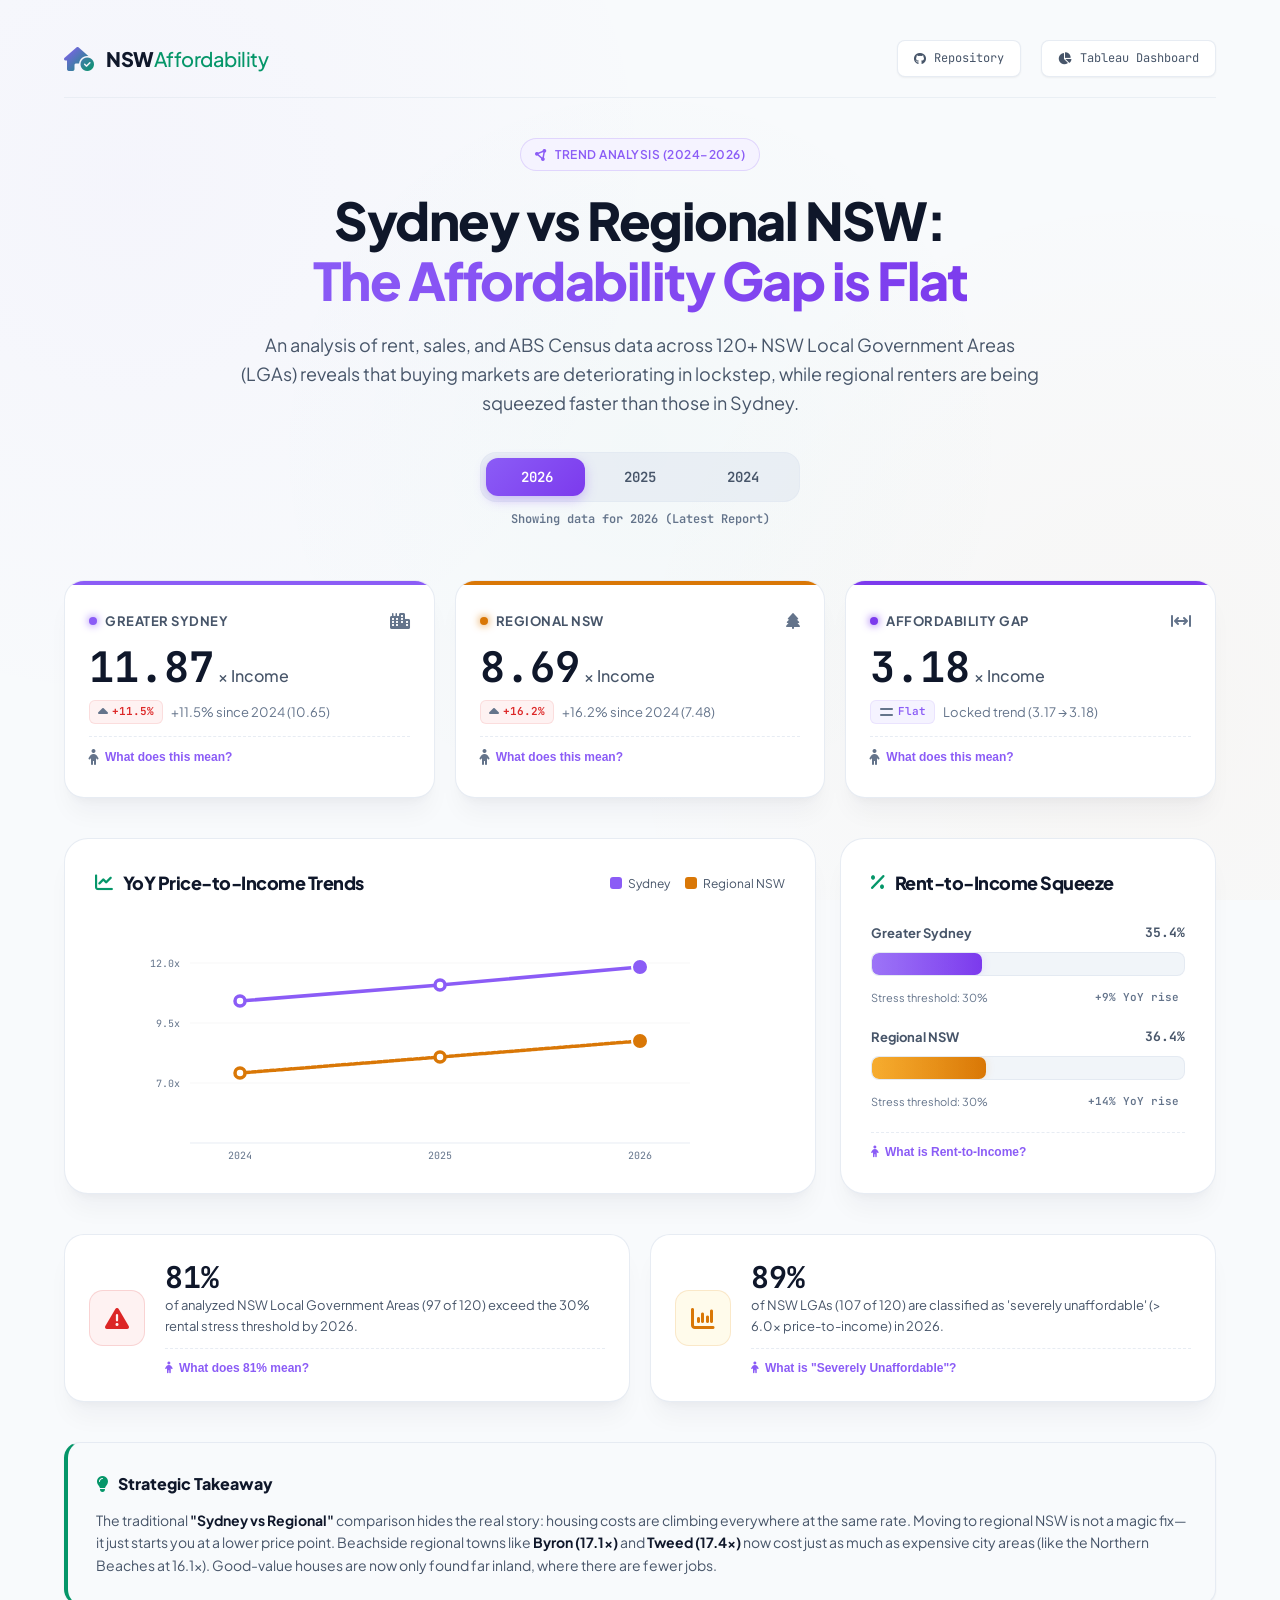
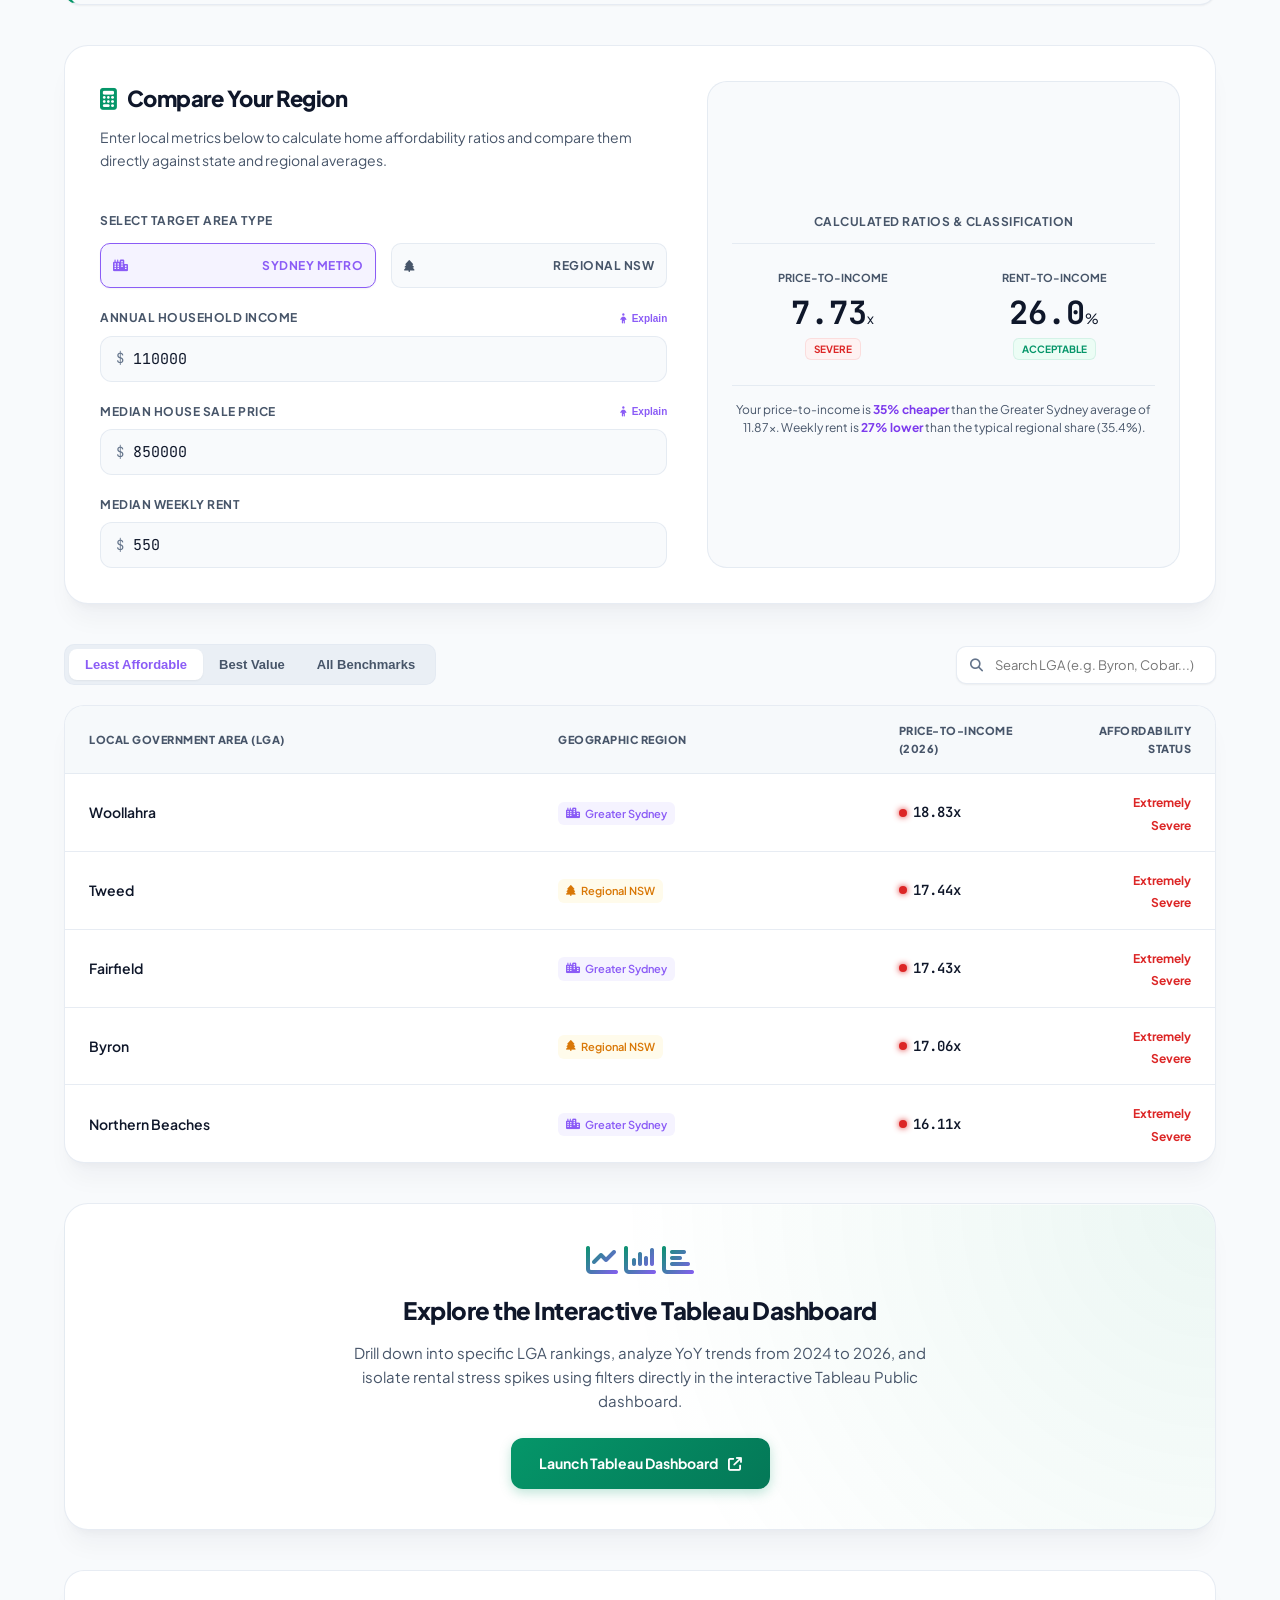
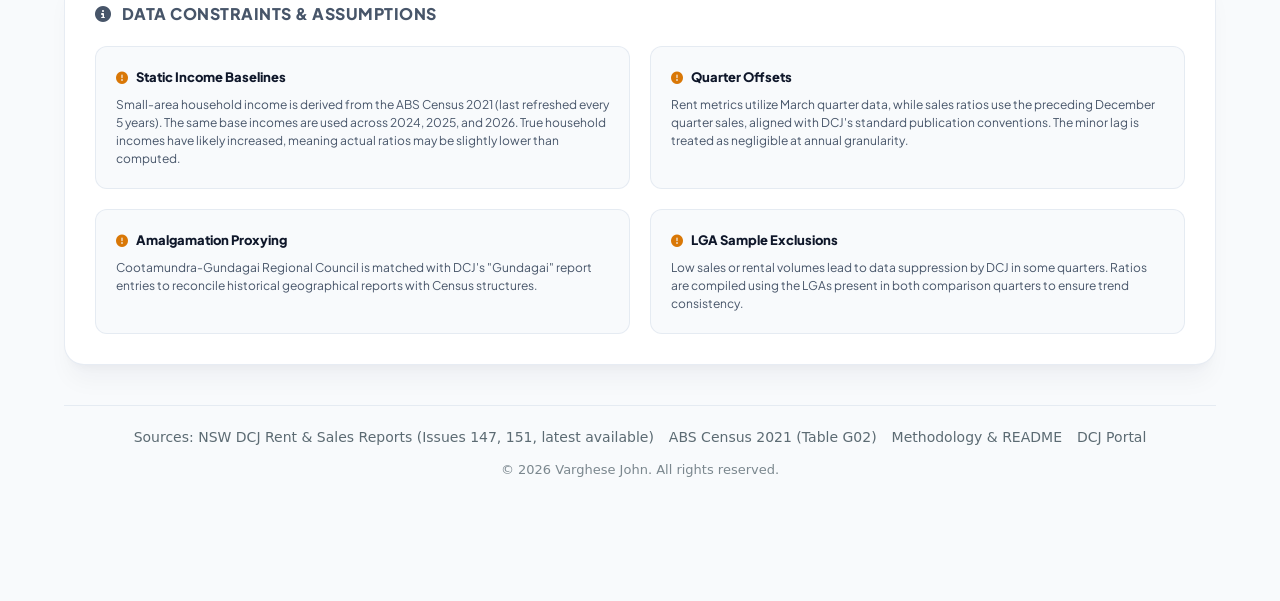
==== commit f4c747c9: "Update findings.html" ====
--- a/01_housing_affordability/findings.html
+++ b/01_housing_affordability/findings.html
@@ -1678,15 +1678,63 @@
         </section>
 
         <!-- Footer -->
-        <footer class="footer">
-            <span>Sources: NSW DCJ Rent & Sales Reports (Issues 147, 151, latest available) · ABS Census 2021 (Table G02)</span>
-            <div class="footer-links">
-                <a href="https://github.com/varghesejohn-au/my_datawall/blob/main/01_housing_affordability/README.md" target="_blank" rel="noopener">Methodology & README</a>
-                <a href="https://dcj.nsw.gov.au/about-us/families-and-communities-statistics/housing-rent-and-sales.html" target="_blank" rel="noopener">DCJ Portal</a>
-            </div>
-        </footer>
-
+        <style>
+  .footer {
+    display: flex;
+    flex-direction: column;
+    gap: 12px;
+    padding: 20px;
+    font-family: system-ui, -apple-system, sans-serif;
+    color: #5c6b73;
+    font-size: 14px;
+  }
+
+  .footer-top {
+    display: flex;
+    justify-content: space-between;
+    align-items: center;
+    flex-wrap: wrap;
+    gap: 15px;
+  }
+
+  .footer-links {
+    display: flex;
+    gap: 15px;
+  }
+
+  .footer-links a {
+    color: inherit;
+    text-decoration: none;
+  }
+
+  .footer-links a:hover {
+    text-decoration: underline;
+  }
+
+  .copyright {
+    margin: 0;
+    text-align: center; /* Set to 'left' if you prefer left alignment under the sources text */
+    font-size: 13px;
+    opacity: 0.8;
+  }
+</style>
+
+<!-- Footer Markup -->
+<footer class="footer">
+  <div class="footer-top">
+    <span>Sources: NSW DCJ Rent & Sales Reports (Issues 147, 151, latest available) </span>
+    
+    <div class="footer-links">
+      <a href="https://www.abs.gov.au/census/find-census-data/geopackages?release=2021&geography=AUST&table=G01&gda=GDA2020" target="_blank" rel="noopener">ABS Census 2021 (Table G02)</a>
+      <a href="https://github.com/varghesejohn-au/my_datawall/blob/main/01_housing_affordability/README.md" target="_blank" rel="noopener">Methodology & README</a>
+      <a href="https://dcj.nsw.gov.au/about-us/families-and-communities-statistics/housing-rent-and-sales.html" target="_blank" rel="noopener">DCJ Portal</a>
     </div>
+  </div>
+
+  <p class="copyright">&copy; 2026 Varghese John. All rights reserved.</p>
+</footer>
+
+
 
     <!-- Interactive Dashboard Scripting -->
     <script>
